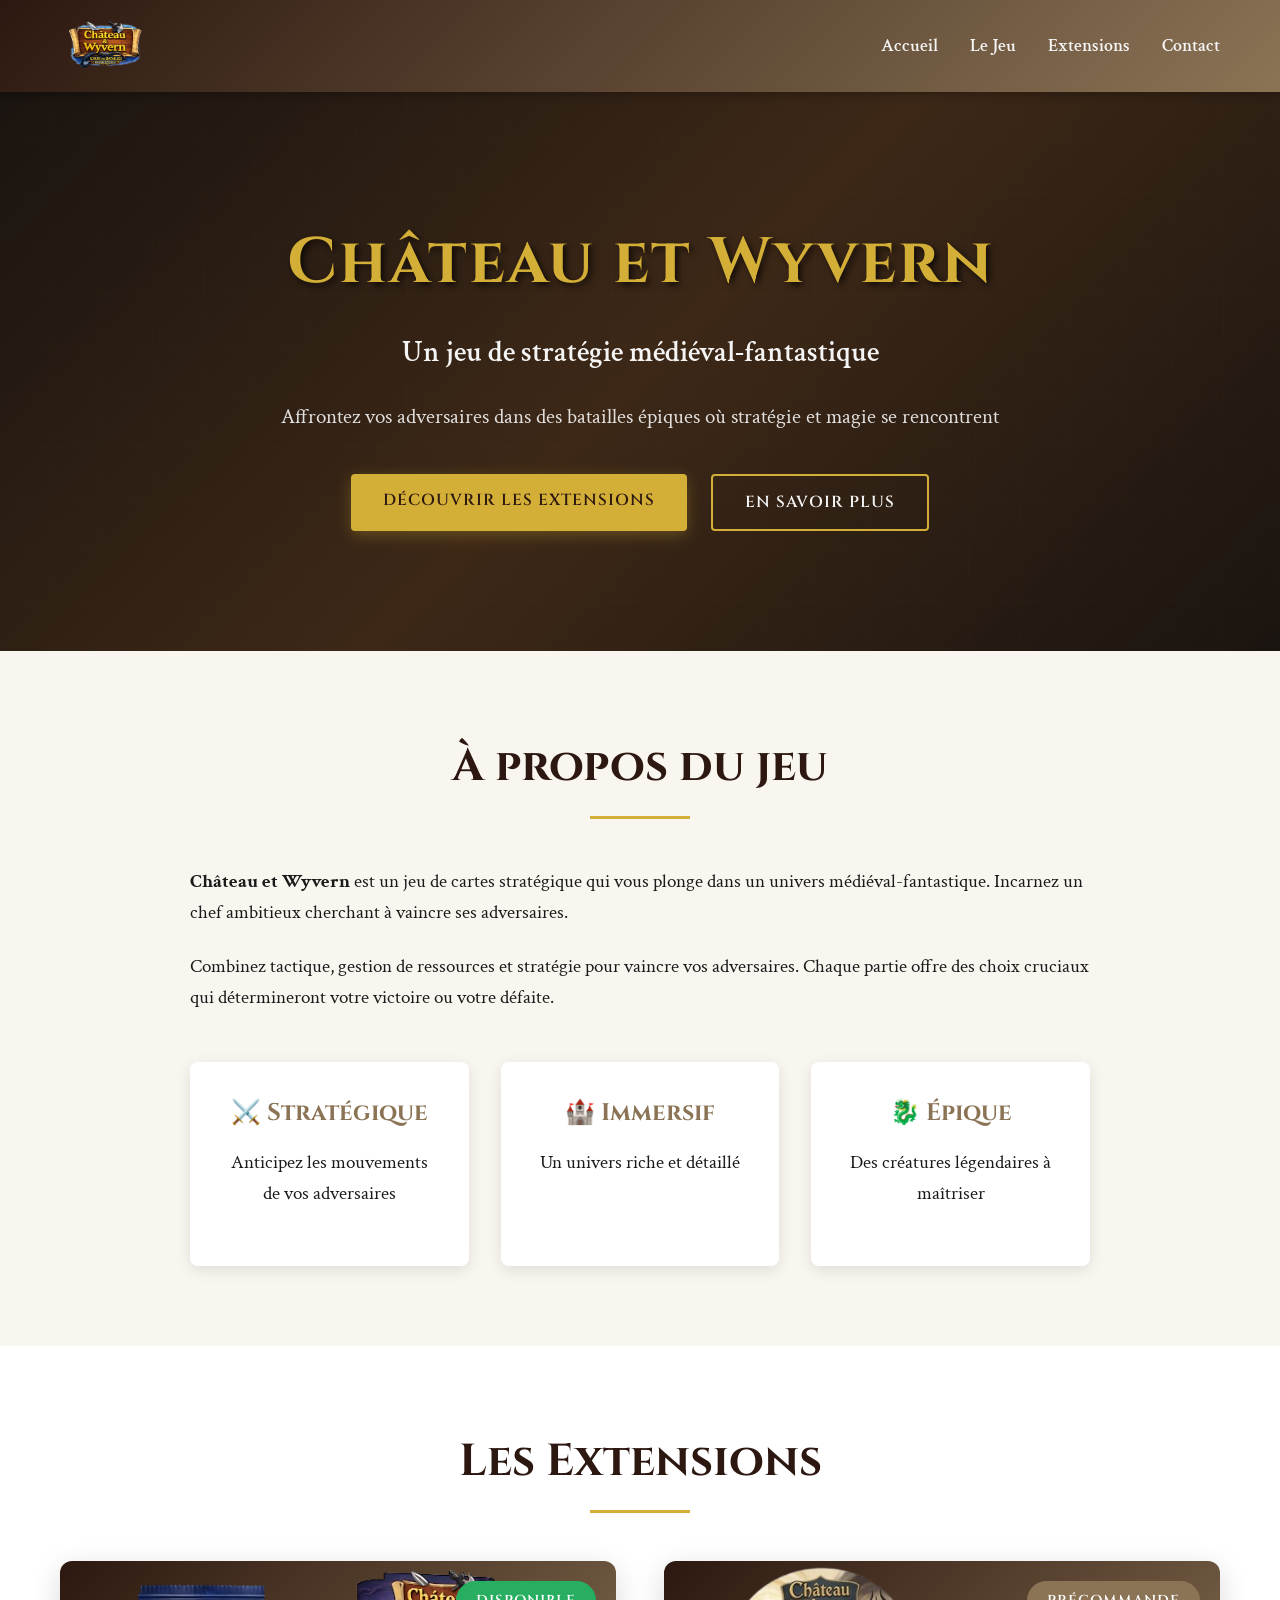
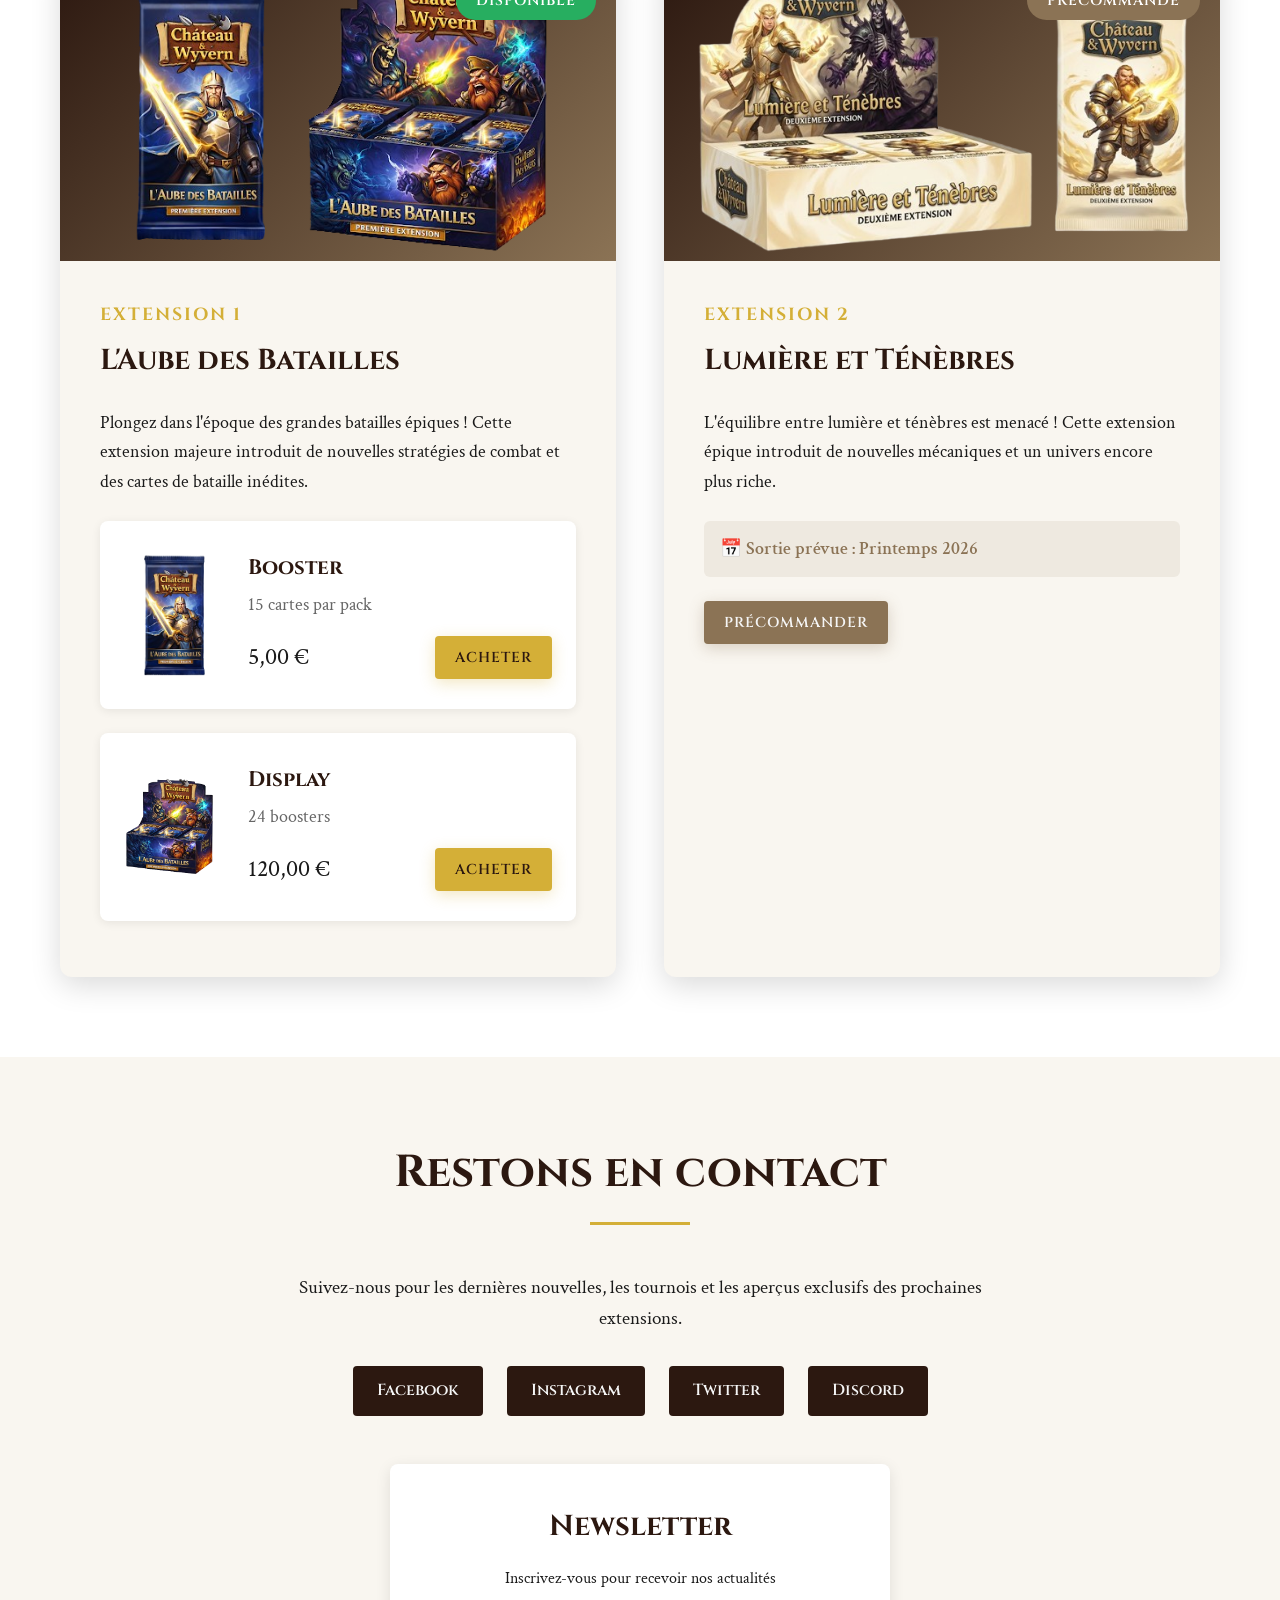
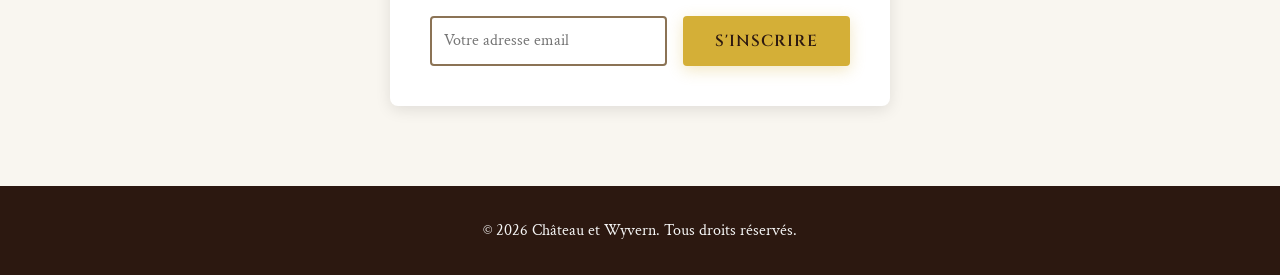
==== index.html @ c813ffb1 ":sparkles: Push sur github" ====
<!DOCTYPE html>
<html lang="fr">
<head>
    <meta charset="UTF-8">
    <meta name="viewport" content="width=device-width, initial-scale=1.0">
    <title>Château et Wyvern - Jeu de Cartes</title>
    <link rel="stylesheet" href="styles.css">
    <link rel="preconnect" href="https://fonts.googleapis.com">
    <link rel="preconnect" href="https://fonts.gstatic.com" crossorigin>
    <link href="https://fonts.googleapis.com/css2?family=Cinzel:wght@400;600;700&family=Crimson+Text:ital,wght@0,400;0,600;1,400&display=swap" rel="stylesheet">
</head>
<body>
    <header>
        <nav>
            <div class="container">
                <div class="logo">
                    <img src="images/logo.png" alt="Château et Wyvern">
                </div>
                <ul class="nav-links">
                    <li><a href="#accueil">Accueil</a></li>
                    <li><a href="#jeu">Le Jeu</a></li>
                    <li><a href="#extensions">Extensions</a></li>
                    <li><a href="#contact">Contact</a></li>
                </ul>
            </div>
        </nav>
    </header>

    <section id="accueil" class="hero">
        <div class="hero-content">
            <h2 class="hero-title">Château et Wyvern</h2>
            <p class="hero-subtitle">Un jeu de stratégie médiéval-fantastique</p>
            <p class="hero-description">Affrontez vos adversaires dans des batailles épiques où stratégie et magie se rencontrent</p>
            <div class="hero-buttons">
                <a href="#extensions" class="btn btn-primary">Découvrir les extensions</a>
                <a href="#jeu" class="btn btn-secondary">En savoir plus</a>
            </div>
        </div>
    </section>

    <section id="jeu" class="about">
        <div class="container">
            <h2 class="section-title">À propos du jeu</h2>
            <div class="about-content">
                <div class="about-text">
                    <p>
                        <strong>Château et Wyvern</strong> est un jeu de cartes stratégique qui vous plonge dans un univers médiéval-fantastique. 
                        Incarnez un chef ambitieux cherchant à vaincre ses adversaires.
                    </p>
                    <p>
                        Combinez tactique, gestion de ressources et stratégie pour vaincre vos adversaires. 
                        Chaque partie offre des choix cruciaux qui détermineront votre victoire ou votre défaite.
                    </p>
                    <div class="game-features">
                        <div class="feature">
                            <h3>⚔️ Stratégique</h3>
                            <p>Anticipez les mouvements de vos adversaires</p>
                        </div>
                        <div class="feature">
                            <h3>🏰 Immersif</h3>
                            <p>Un univers riche et détaillé</p>
                        </div>
                        <div class="feature">
                            <h3>🐉 Épique</h3>
                            <p>Des créatures légendaires à maîtriser</p>
                        </div>
                    </div>
                </div>
            </div>
        </div>
    </section>

    <section id="extensions" class="extensions">
        <div class="container">
            <h2 class="section-title">Les Extensions</h2>
            
            <div class="extensions-grid">
                <!-- Extension 1 - En vente -->
                <div class="extension-card available">
                    <div class="extension-badge sale">Disponible</div>
                    <div class="extension-image">
                        <img src="images/extention_1.png" alt="Booster L'Aube des Batailles">
                    </div>
                    <div class="extension-content">
                        <h3>Extension 1</h3>
                        <h4>L'Aube des Batailles</h4>
                        <p>
                            Plongez dans l'époque des grandes batailles épiques ! Cette extension majeure 
                            introduit de nouvelles stratégies de combat et des cartes de bataille inédites.
                        </p>
                        <div class="products">
                            <div class="product-option">
                                <img src="images/booster.png" alt="Booster" class="product-thumb">
                                <div class="product-info">
                                    <h5>Booster</h5>
                                    <p class="product-desc">15 cartes par pack</p>
                                    <div class="product-footer">
                                        <span class="price">5,00 €</span>
                                        <a href="#" class="btn btn-primary btn-small">Acheter</a>
                                    </div>
                                </div>
                            </div>
                            <div class="product-option">
                                <img src="images/display.png" alt="Display" class="product-thumb">
                                <div class="product-info">
                                    <h5>Display</h5>
                                    <p class="product-desc">24 boosters</p>
                                    <div class="product-footer">
                                        <span class="price">120,00 €</span>
                                        <a href="#" class="btn btn-primary btn-small">Acheter</a>
                                    </div>
                                </div>
                            </div>
                        </div>
                    </div>
                </div>

                <!-- Extension 2 - Précommande -->
                <div class="extension-card preorder">
                    <div class="extension-badge preorder-badge">Précommande</div>
                    <div class="extension-image">
                        <img src="images/extention_2.png" alt="Extension 2 Lumière et Ténèbres">
                    </div>
                    <div class="extension-content">
                        <h3>Extension 2</h3>
                        <h4>Lumière et Ténèbres</h4>
                        <p>
                            L'équilibre entre lumière et ténèbres est menacé ! Cette extension épique 
                            introduit de nouvelles mécaniques et un univers encore plus riche.
                        </p>
                        <p class="release-info">📅 Sortie prévue : Printemps 2026</p>
                        <a href="#" class="btn btn-preorder btn-small">Précommander</a>
                        </div>
                    </div>
                </div>
            </div>
        </div>
    </section>

    <section id="contact" class="contact">
        <div class="container">
            <h2 class="section-title">Restons en contact</h2>
            <p class="contact-text">
                Suivez-nous pour les dernières nouvelles, les tournois et les aperçus exclusifs des prochaines extensions.
            </p>
            <div class="social-links">
                <a href="#" class="social-link">Facebook</a>
                <a href="#" class="social-link">Instagram</a>
                <a href="#" class="social-link">Twitter</a>
                <a href="#" class="social-link">Discord</a>
            </div>
            <form class="newsletter">
                <h3>Newsletter</h3>
                <p>Inscrivez-vous pour recevoir nos actualités</p>
                <div class="form-group">
                    <input type="email" placeholder="Votre adresse email" required>
                    <button type="submit" class="btn btn-primary">S'inscrire</button>
                </div>
            </form>
        </div>
    </section>

    <footer>
        <div class="container">
            <p>&copy; 2026 Château et Wyvern. Tous droits réservés.</p>
        </div>
    </footer>

    <script src="script.js"></script>
</body>
</html>
---- styles.css ----
* {
    margin: 0;
    padding: 0;
    box-sizing: border-box;
}

:root {
    --primary-color: #8b7355;
    --secondary-color: #2c1810;
    --accent-color: #d4af37;
    --text-dark: #1a1a1a;
    --text-light: #f5f5f5;
    --bg-light: #f9f6f0;
    --bg-dark: #1a1410;
    --shadow: rgba(0, 0, 0, 0.3);
}

body {
    font-family: 'Crimson Text', serif;
    color: var(--text-dark);
    line-height: 1.6;
    overflow-x: hidden;
}

.container {
    max-width: 1200px;
    margin: 0 auto;
    padding: 0 20px;
}

/* Header & Navigation */
header {
    background: linear-gradient(135deg, var(--secondary-color) 0%, var(--primary-color) 100%);
    box-shadow: 0 2px 10px var(--shadow);
    position: sticky;
    top: 0;
    z-index: 1000;
}

nav .container {
    display: flex;
    justify-content: space-between;
    align-items: center;
    padding: 1rem 20px;
}

.logo {
    font-family: 'Cinzel', serif;
    font-size: 1.8rem;
    font-weight: 700;
    color: var(--accent-color);
    text-shadow: 2px 2px 4px rgba(0, 0, 0, 0.5);
}

.logo img {
    height: 60px;
    width: auto;
    display: block;
}

.nav-links {
    display: flex;
    list-style: none;
    gap: 2rem;
}

.nav-links a {
    color: var(--text-light);
    text-decoration: none;
    font-size: 1.1rem;
    font-weight: 600;
    transition: color 0.3s ease;
    position: relative;
}

.nav-links a::after {
    content: '';
    position: absolute;
    bottom: -5px;
    left: 0;
    width: 0;
    height: 2px;
    background: var(--accent-color);
    transition: width 0.3s ease;
}

.nav-links a:hover {
    color: var(--accent-color);
}

.nav-links a:hover::after {
    width: 100%;
}

/* Hero Section */
.hero {
    background: linear-gradient(135deg, #1a1410 0%, #3d2817 50%, #1a1410 100%);
    color: var(--text-light);
    padding: 120px 20px;
    text-align: center;
    position: relative;
    overflow: hidden;
}

.hero::before {
    content: '';
    position: absolute;
    top: 0;
    left: 0;
    right: 0;
    bottom: 0;
    background-image: 
        repeating-linear-gradient(90deg, transparent, transparent 50px, rgba(212, 175, 55, 0.03) 50px, rgba(212, 175, 55, 0.03) 51px),
        repeating-linear-gradient(0deg, transparent, transparent 50px, rgba(212, 175, 55, 0.03) 50px, rgba(212, 175, 55, 0.03) 51px);
    opacity: 0.5;
}

.hero-content {
    position: relative;
    z-index: 1;
    max-width: 800px;
    margin: 0 auto;
}

.hero-title {
    font-family: 'Cinzel', serif;
    font-size: 4rem;
    font-weight: 700;
    color: var(--accent-color);
    margin-bottom: 1rem;
    text-shadow: 3px 3px 6px rgba(0, 0, 0, 0.7);
    letter-spacing: 2px;
}

.hero-subtitle {
    font-size: 1.8rem;
    font-weight: 600;
    margin-bottom: 1.5rem;
    color: var(--text-light);
}

.hero-description {
    font-size: 1.3rem;
    margin-bottom: 2.5rem;
    color: rgba(245, 245, 245, 0.9);
}

.hero-buttons {
    display: flex;
    gap: 1.5rem;
    justify-content: center;
    flex-wrap: wrap;
}

/* Buttons */
.btn {
    display: inline-block;
    padding: 14px 32px;
    font-family: 'Cinzel', serif;
    font-size: 1rem;
    font-weight: 600;
    text-decoration: none;
    border: none;
    border-radius: 4px;
    cursor: pointer;
    transition: all 0.3s ease;
    text-transform: uppercase;
    letter-spacing: 1px;
}

.btn-primary {
    background: var(--accent-color);
    color: var(--secondary-color);
    box-shadow: 0 4px 15px rgba(212, 175, 55, 0.3);
}

.btn-primary:hover {
    background: #f0c75e;
    transform: translateY(-2px);
    box-shadow: 0 6px 20px rgba(212, 175, 55, 0.4);
}

.btn-secondary {
    background: transparent;
    color: var(--text-light);
    border: 2px solid var(--accent-color);
}

.btn-secondary:hover {
    background: var(--accent-color);
    color: var(--secondary-color);
    transform: translateY(-2px);
}

.btn-preorder {
    background: var(--primary-color);
    color: var(--text-light);
    box-shadow: 0 4px 15px rgba(139, 115, 85, 0.3);
}

.btn-preorder:hover {
    background: #a08668;
    transform: translateY(-2px);
    box-shadow: 0 6px 20px rgba(139, 115, 85, 0.4);
}

/* Sections */
section {
    padding: 80px 20px;
}

.section-title {
    font-family: 'Cinzel', serif;
    font-size: 2.8rem;
    text-align: center;
    margin-bottom: 3rem;
    color: var(--secondary-color);
    position: relative;
    padding-bottom: 1rem;
}

.section-title::after {
    content: '';
    position: absolute;
    bottom: 0;
    left: 50%;
    transform: translateX(-50%);
    width: 100px;
    height: 3px;
    background: var(--accent-color);
}

/* About Section */
.about {
    background: var(--bg-light);
}

.about-text {
    max-width: 900px;
    margin: 0 auto;
    font-size: 1.2rem;
}

.about-text p {
    margin-bottom: 1.5rem;
}

.game-features {
    display: grid;
    grid-template-columns: repeat(auto-fit, minmax(250px, 1fr));
    gap: 2rem;
    margin-top: 3rem;
}

.feature {
    text-align: center;
    padding: 2rem;
    background: white;
    border-radius: 8px;
    box-shadow: 0 4px 15px rgba(0, 0, 0, 0.1);
    transition: transform 0.3s ease;
}

.feature:hover {
    transform: translateY(-5px);
}

.feature h3 {
    font-family: 'Cinzel', serif;
    font-size: 1.5rem;
    margin-bottom: 1rem;
    color: var(--primary-color);
}

/* Extensions Section */
.extensions {
    background: white;
}

.extensions-grid {
    display: grid;
    grid-template-columns: repeat(auto-fit, minmax(450px, 1fr));
    gap: 3rem;
    margin-top: 2rem;
}

.extension-card {
    background: var(--bg-light);
    border-radius: 12px;
    overflow: hidden;
    box-shadow: 0 8px 30px rgba(0, 0, 0, 0.15);
    position: relative;
    transition: transform 0.3s ease, box-shadow 0.3s ease;
}

.extension-card:hover {
    transform: translateY(-10px);
    box-shadow: 0 12px 40px rgba(0, 0, 0, 0.25);
}

.extension-image {
    width: 100%;
    height: 300px;
    overflow: hidden;
    display: flex;
    align-items: center;
    justify-content: center;
    background: linear-gradient(135deg, var(--secondary-color) 0%, var(--primary-color) 100%);
}

.extension-image img {
    width: 100%;
    height: 100%;
    object-fit: contain;
}

.extension-badge {
    position: absolute;
    top: 20px;
    right: 20px;
    padding: 8px 20px;
    border-radius: 20px;
    font-family: 'Cinzel', serif;
    font-weight: 600;
    font-size: 0.9rem;
    text-transform: uppercase;
    letter-spacing: 1px;
    z-index: 10;
}

.extension-badge.sale {
    background: #27ae60;
    color: white;
}

.extension-badge.preorder-badge {
    background: var(--primary-color);
    color: white;
}

.extension-content {
    padding: 2.5rem;
}

.extension-card h3 {
    font-family: 'Cinzel', serif;
    font-size: 1.1rem;
    color: var(--accent-color);
    margin-bottom: 0.5rem;
    text-transform: uppercase;
    letter-spacing: 2px;
}

.extension-card h4 {
    font-family: 'Cinzel', serif;
    font-size: 1.8rem;
    color: var(--secondary-color);
    margin-bottom: 1.5rem;
}

.extension-card p {
    font-size: 1.1rem;
    margin-bottom: 1.5rem;
    line-height: 1.7;
}

.release-info {
    background: rgba(139, 115, 85, 0.1);
    padding: 0.8rem 1rem;
    border-radius: 6px;
    font-weight: 600;
    color: var(--primary-color);
    margin-bottom: 1.5rem !important;
}

.products {
    display: grid;
    gap: 1.5rem;
    margin-bottom: 1rem;
}

.product-option {
    display: flex;
    gap: 1.5rem;
    align-items: center;
    background: white;
    padding: 1.5rem;
    border-radius: 8px;
    box-shadow: 0 2px 10px rgba(0, 0, 0, 0.08);
    transition: transform 0.3s ease, box-shadow 0.3s ease;
}

.product-option:hover {
    transform: translateX(5px);
    box-shadow: 0 4px 15px rgba(0, 0, 0, 0.15);
}

.product-thumb {
    width: 100px;
    height: 140px;
    object-fit: contain;
    border-radius: 6px;
    flex-shrink: 0;
    background: white;
}

.product-info {
    flex: 1;
}

.product-info h5 {
    font-family: 'Cinzel', serif;
    font-size: 1.3rem;
    color: var(--secondary-color);
    margin-bottom: 0.3rem;
}

.product-desc {
    font-size: 0.95rem;
    color: #666;
    margin-bottom: 1rem !important;
}

.product-footer {
    display: flex;
    justify-content: space-between;
    align-items: center;
    gap: 1rem;
}

.product-footer .price {
    font-size: 1.5rem;
}

.btn-small {
    padding: 10px 20px;
    font-size: 0.9rem;
}

.extension-features {
    list-style: none;
    margin-bottom: 2rem;
}

.extension-features li {
    padding: 0.5rem 0;
    font-size: 1.05rem;
    color: var(--text-dark);
}

/* Contact Section */
.contact {
    background: var(--bg-light);
    text-align: center;
}

.contact-text {
    font-size: 1.2rem;
    margin-bottom: 2rem;
    max-width: 700px;
    margin-left: auto;
    margin-right: auto;
}

.social-links {
    display: flex;
    gap: 1.5rem;
    justify-content: center;
    margin-bottom: 3rem;
}

.social-link {
    padding: 12px 24px;
    background: var(--secondary-color);
    color: var(--text-light);
    text-decoration: none;
    border-radius: 4px;
    font-family: 'Cinzel', serif;
    font-weight: 600;
    transition: all 0.3s ease;
}

.social-link:hover {
    background: var(--accent-color);
    color: var(--secondary-color);
    transform: translateY(-2px);
}

.newsletter {
    max-width: 500px;
    margin: 0 auto;
    padding: 2.5rem;
    background: white;
    border-radius: 8px;
    box-shadow: 0 4px 15px rgba(0, 0, 0, 0.1);
}

.newsletter h3 {
    font-family: 'Cinzel', serif;
    font-size: 1.8rem;
    margin-bottom: 1rem;
    color: var(--secondary-color);
}

.form-group {
    display: flex;
    gap: 1rem;
    margin-top: 1.5rem;
}

.form-group input {
    flex: 1;
    padding: 12px;
    border: 2px solid var(--primary-color);
    border-radius: 4px;
    font-size: 1rem;
    font-family: 'Crimson Text', serif;
}

.form-group input:focus {
    outline: none;
    border-color: var(--accent-color);
}

/* Footer */
footer {
    background: var(--secondary-color);
    color: var(--text-light);
    text-align: center;
    padding: 2rem 20px;
}

/* Responsive */
@media (max-width: 768px) {
    .nav-links {
        gap: 1rem;
        font-size: 0.9rem;
    }

    .hero-title {
        font-size: 2.5rem;
    }

    .hero-subtitle {
        font-size: 1.3rem;
    }

    .extensions-grid {
        grid-template-columns: 1fr;
    }

    .product-option {
        flex-direction: column;
        text-align: center;
    }

    .product-footer {
        flex-direction: column;
    }

    .form-group {
        flimg {
        height: 45px;
    }

    .nav-links {
        gap: 0.5rem;
        font-size: 0.8rem;
    }

    .hero-buttons {
        flex-direction: column;
    }

    .social-links {
        flex-wrap: wrap;
    }

    .extension-image {
        height: 200px
        gap: 0.5rem;
    }

    .hero-buttons {
        flex-direction: column;
    }

    .social-links {
        flex-wrap: wrap;
    }
}
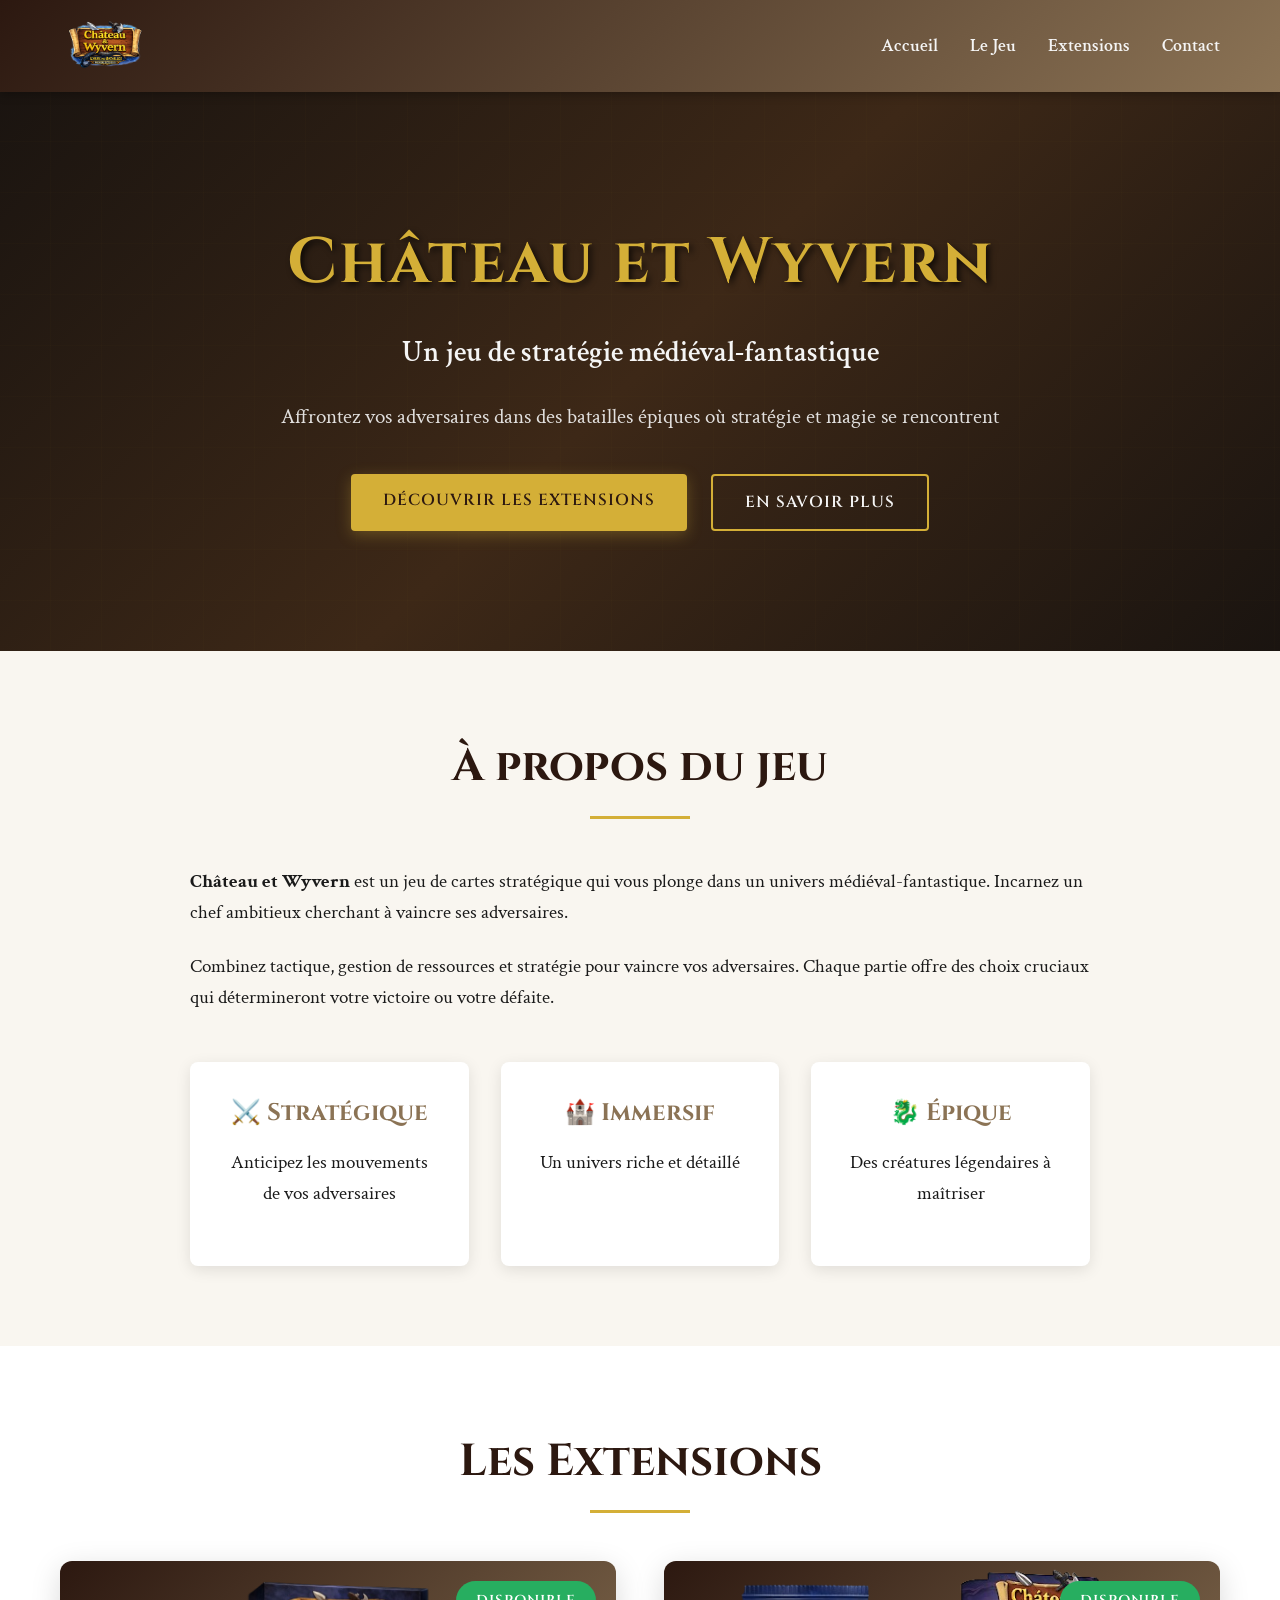
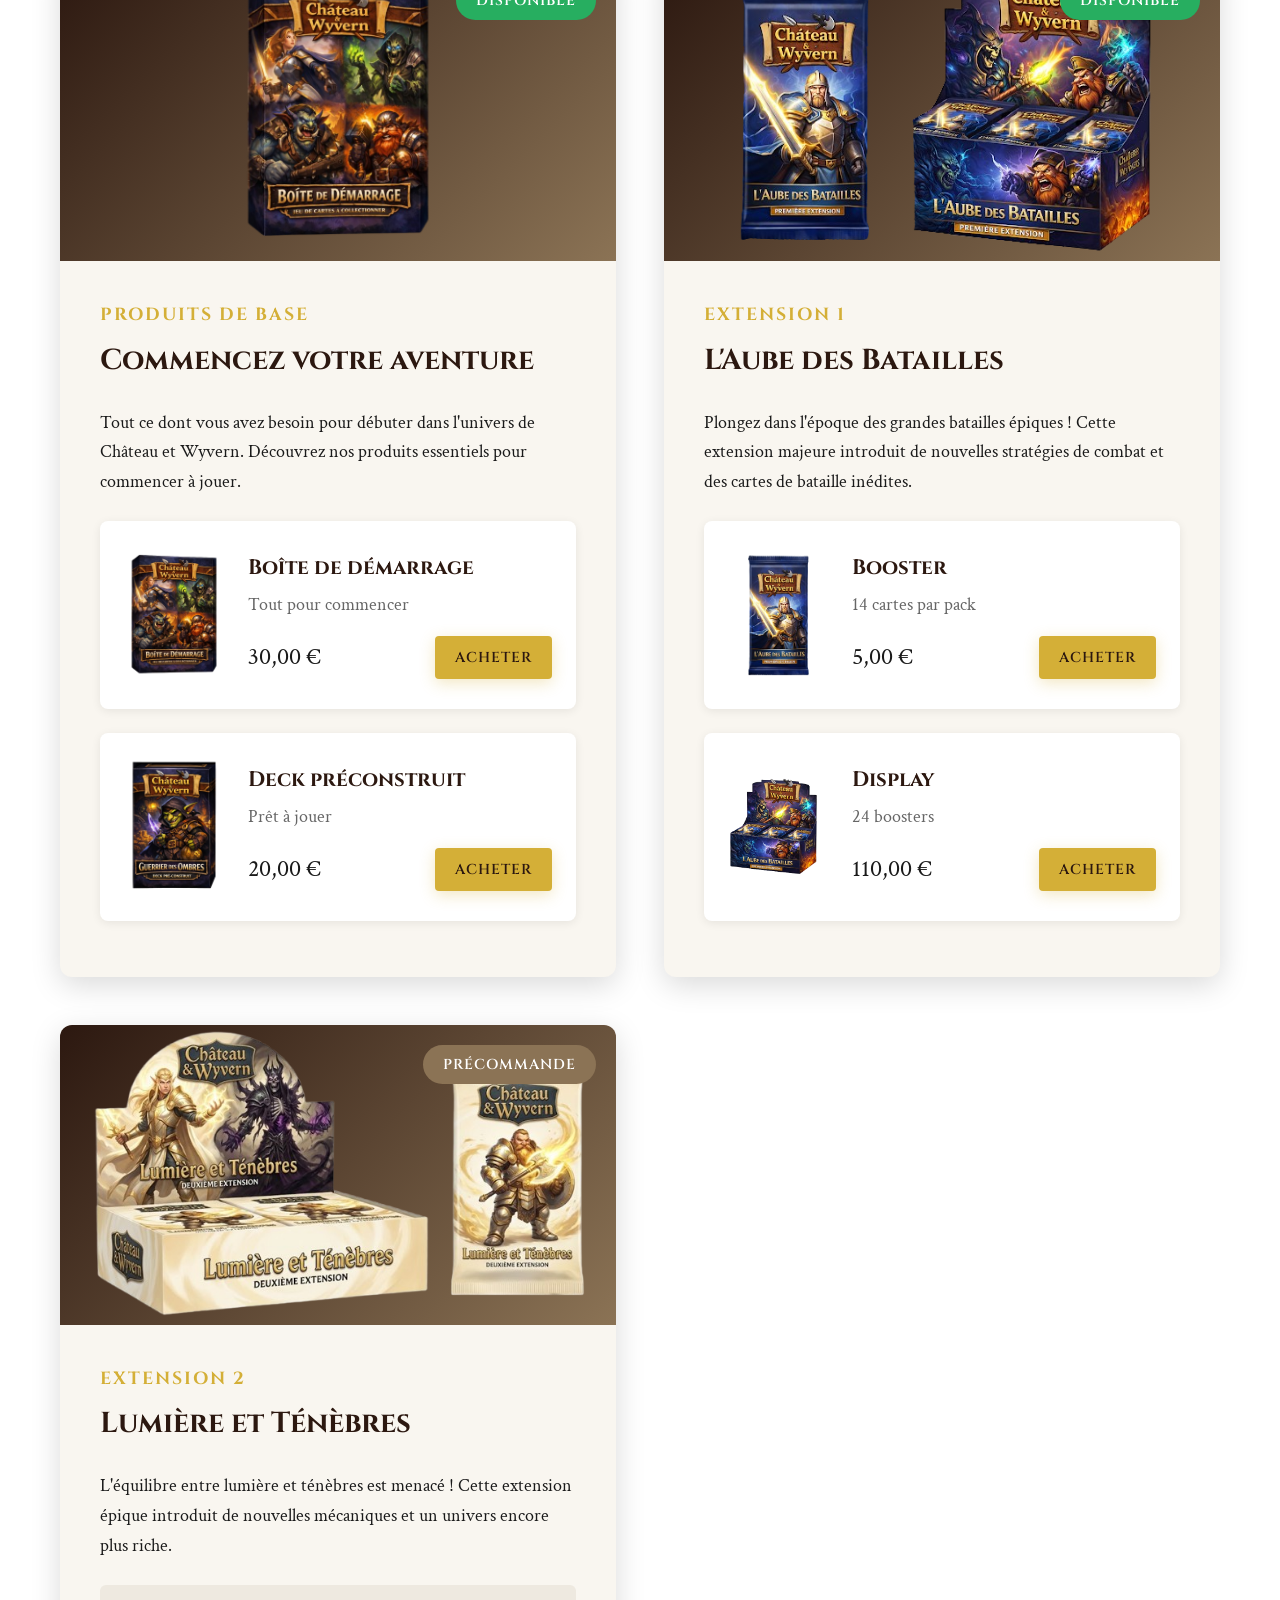
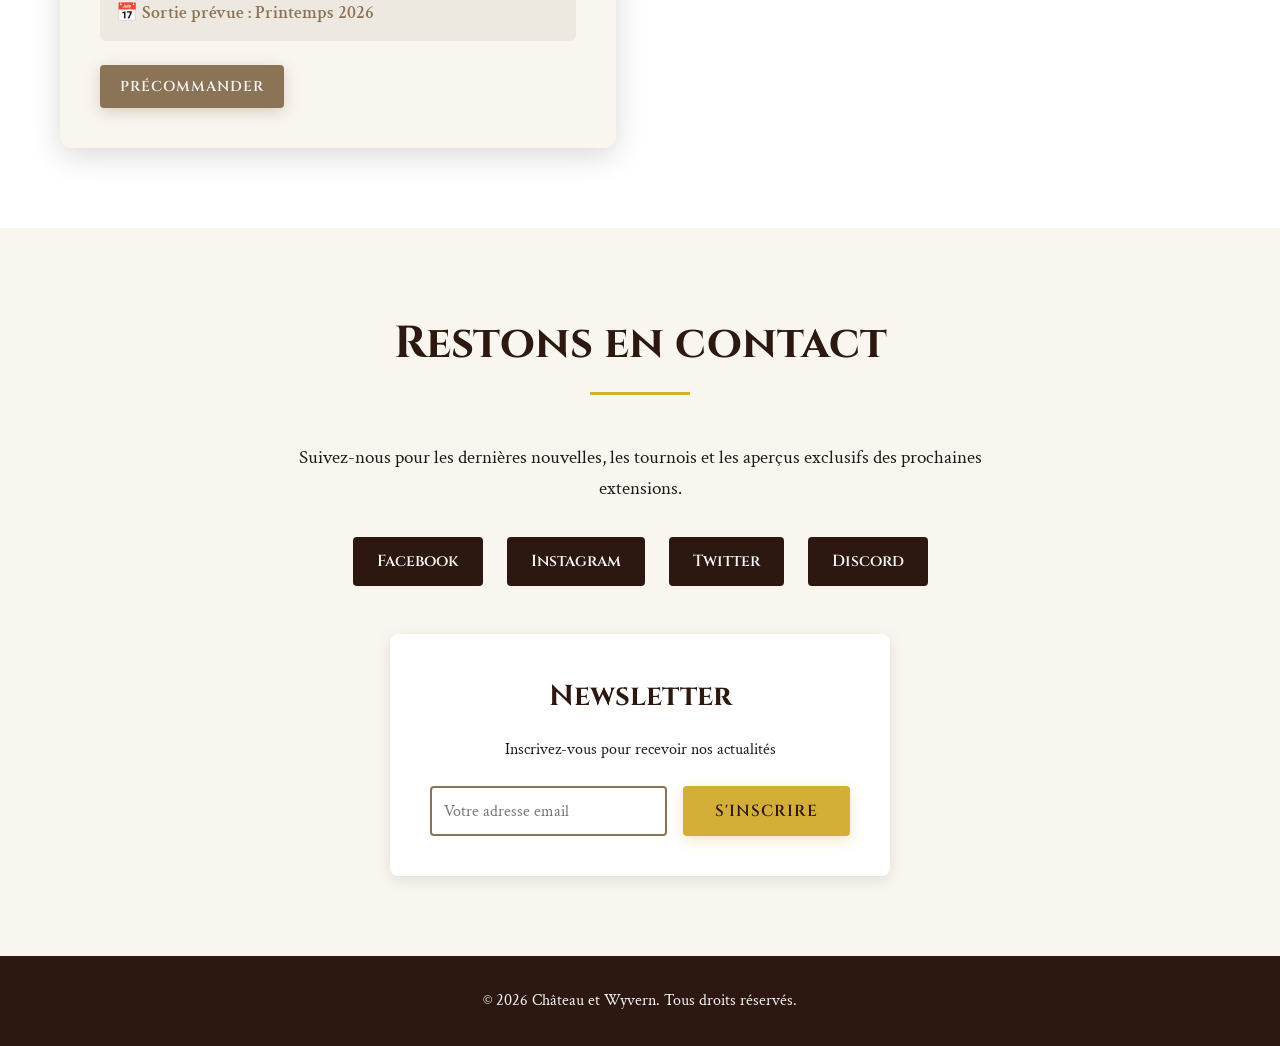
==== commit c25680be: ":sparkles: Ajout du précon et de la boite de base" ====
--- a/index.html
+++ b/index.html
@@ -75,6 +75,46 @@
             <h2 class="section-title">Les Extensions</h2>
             
             <div class="extensions-grid">
+                <!-- Produits de base -->
+                <div class="extension-card available">
+                    <div class="extension-badge sale">Disponible</div>
+                    <div class="extension-image">
+                        <img src="images/boite demarrage.png" alt="Produits de base">
+                    </div>
+                    <div class="extension-content">
+                        <h3>Produits de Base</h3>
+                        <h4>Commencez votre aventure</h4>
+                        <p>
+                            Tout ce dont vous avez besoin pour débuter dans l'univers de Château et Wyvern. 
+                            Découvrez nos produits essentiels pour commencer à jouer.
+                        </p>
+                        <div class="products">
+                            <div class="product-option">
+                                <img src="images/boite demarrage.png" alt="Boîte de démarrage" class="product-thumb">
+                                <div class="product-info">
+                                    <h5>Boîte de démarrage</h5>
+                                    <p class="product-desc">Tout pour commencer</p>
+                                    <div class="product-footer">
+                                        <span class="price">30,00 €</span>
+                                        <a href="#" class="btn btn-primary btn-small">Acheter</a>
+                                    </div>
+                                </div>
+                            </div>
+                            <div class="product-option">
+                                <img src="images/préconstruit.png" alt="Deck préconstruit" class="product-thumb">
+                                <div class="product-info">
+                                    <h5>Deck préconstruit</h5>
+                                    <p class="product-desc">Prêt à jouer</p>
+                                    <div class="product-footer">
+                                        <span class="price">20,00 €</span>
+                                        <a href="#" class="btn btn-primary btn-small">Acheter</a>
+                                    </div>
+                                </div>
+                            </div>
+                        </div>
+                    </div>
+                </div>
+
                 <!-- Extension 1 - En vente -->
                 <div class="extension-card available">
                     <div class="extension-badge sale">Disponible</div>
@@ -93,7 +133,7 @@
                                 <img src="images/booster.png" alt="Booster" class="product-thumb">
                                 <div class="product-info">
                                     <h5>Booster</h5>
-                                    <p class="product-desc">15 cartes par pack</p>
+                                    <p class="product-desc">14 cartes par pack</p>
                                     <div class="product-footer">
                                         <span class="price">5,00 €</span>
                                         <a href="#" class="btn btn-primary btn-small">Acheter</a>
@@ -106,7 +146,7 @@
                                     <h5>Display</h5>
                                     <p class="product-desc">24 boosters</p>
                                     <div class="product-footer">
-                                        <span class="price">120,00 €</span>
+                                        <span class="price">110,00 €</span>
                                         <a href="#" class="btn btn-primary btn-small">Acheter</a>
                                     </div>
                                 </div>
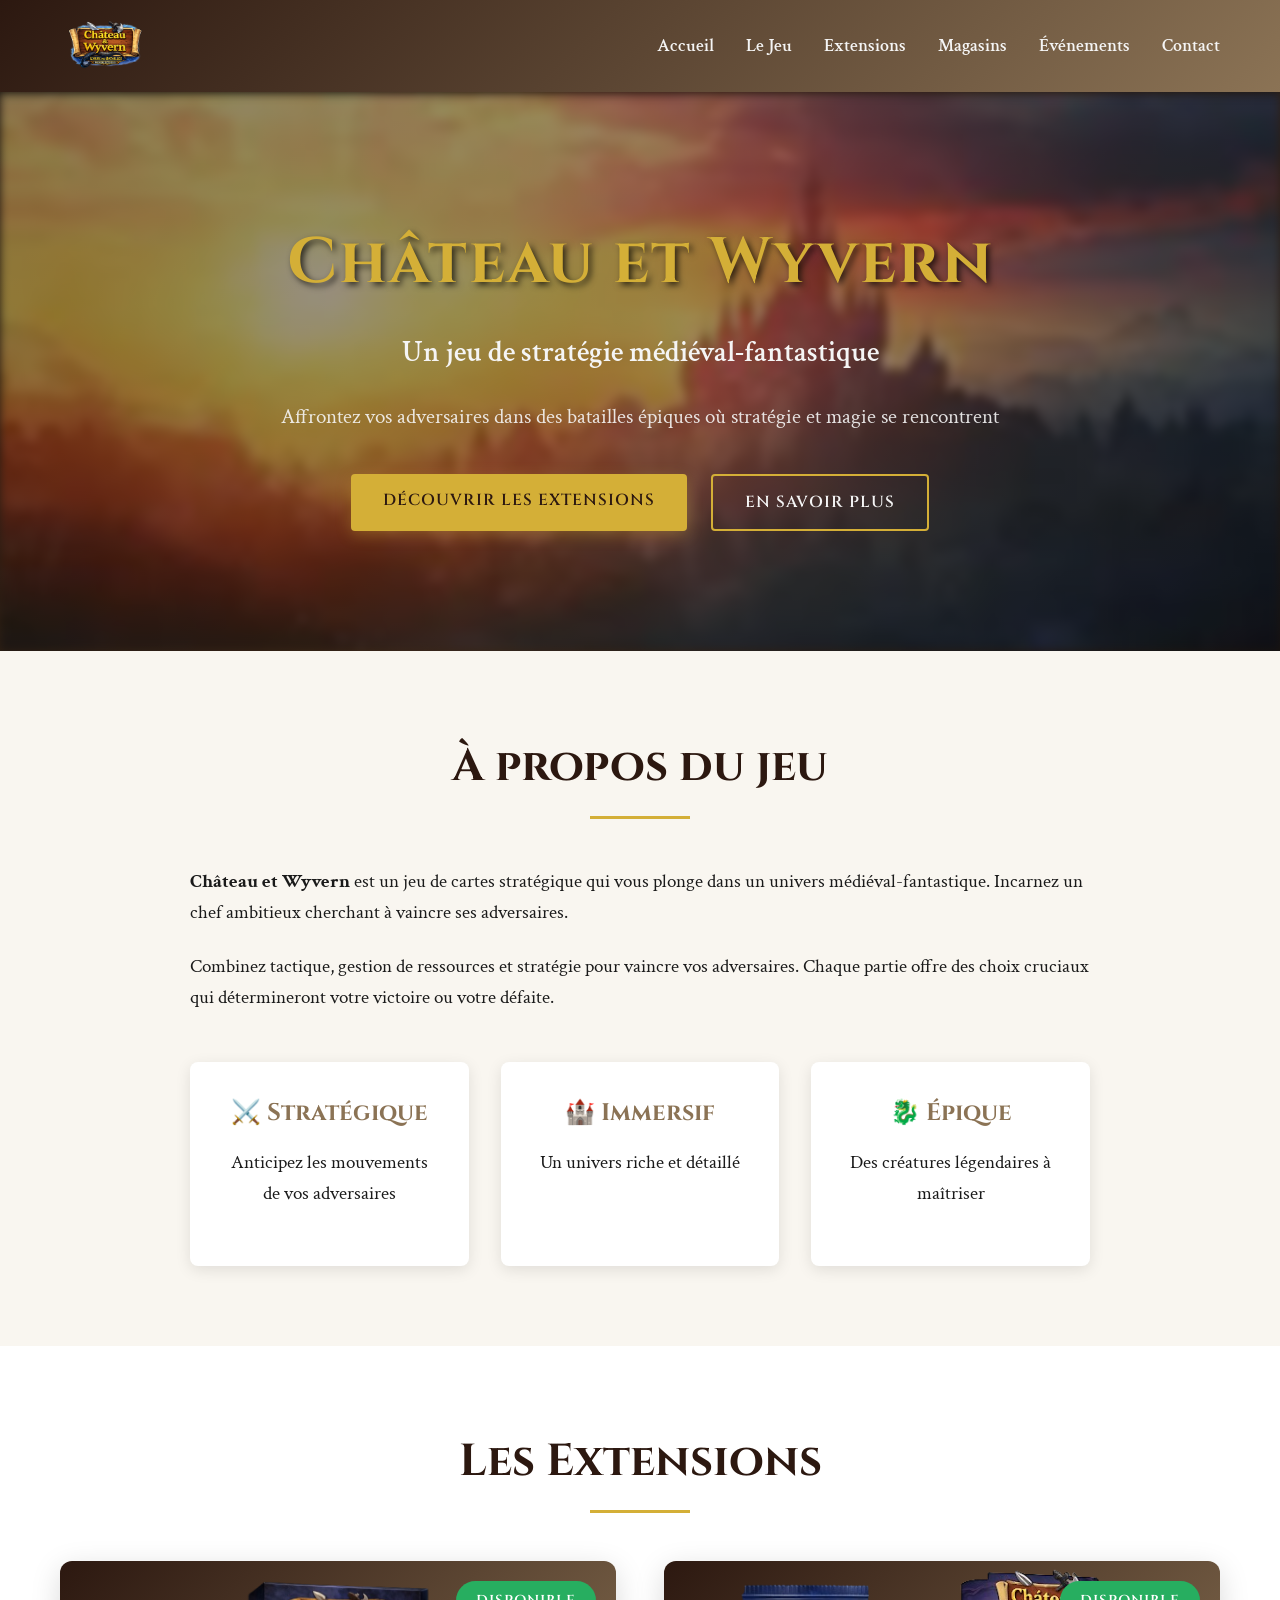
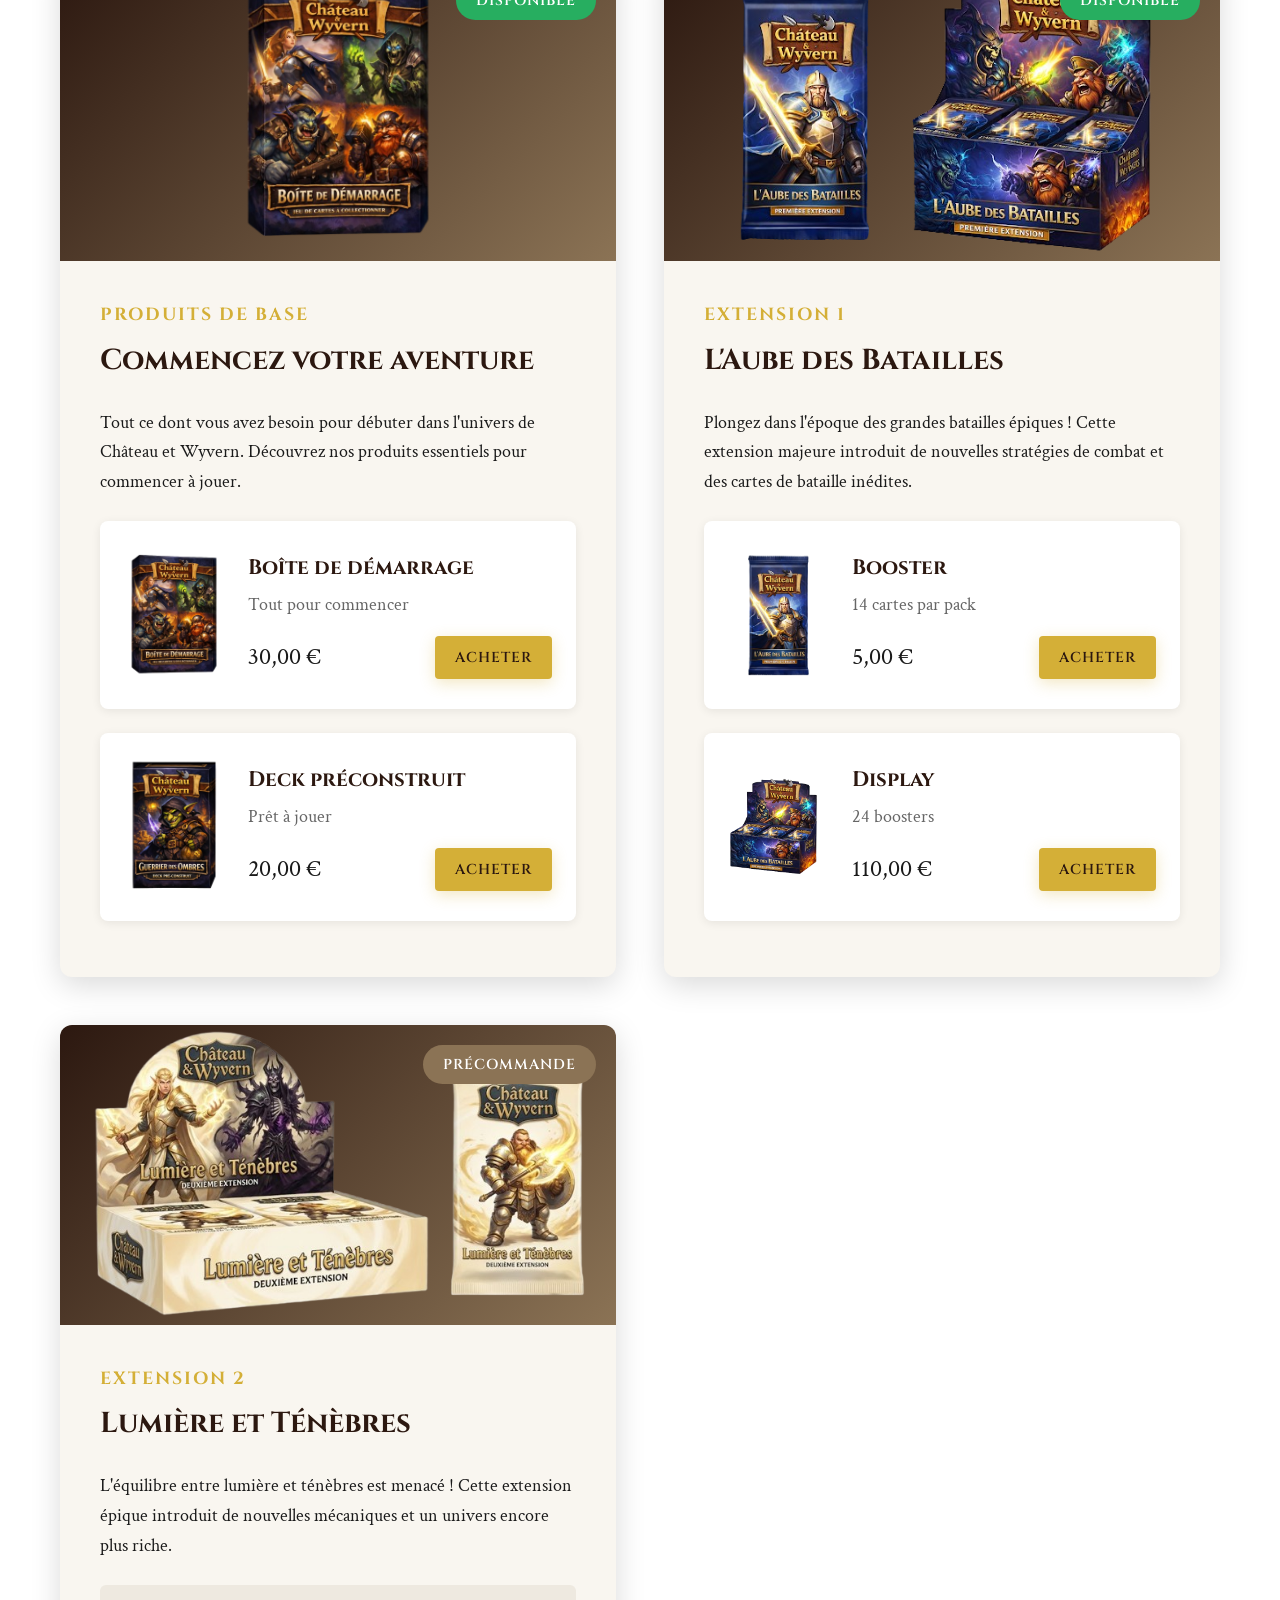
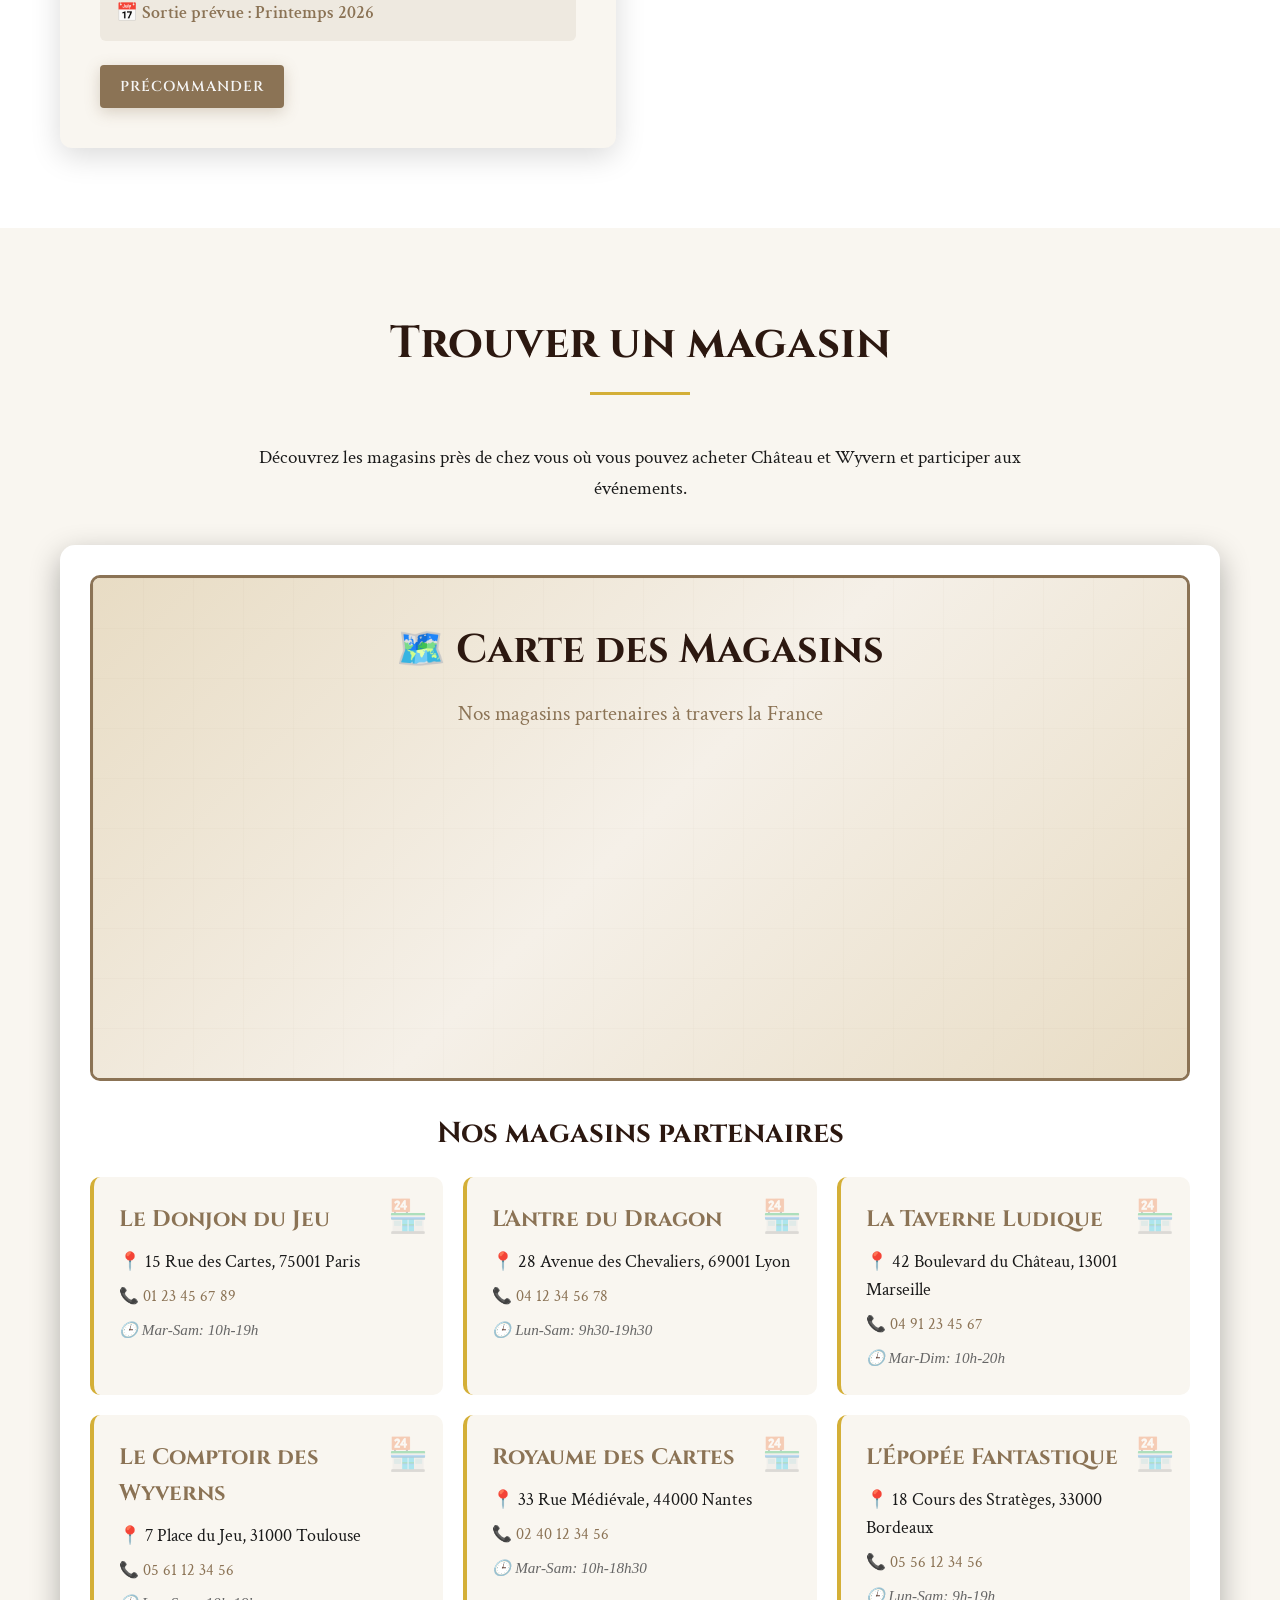
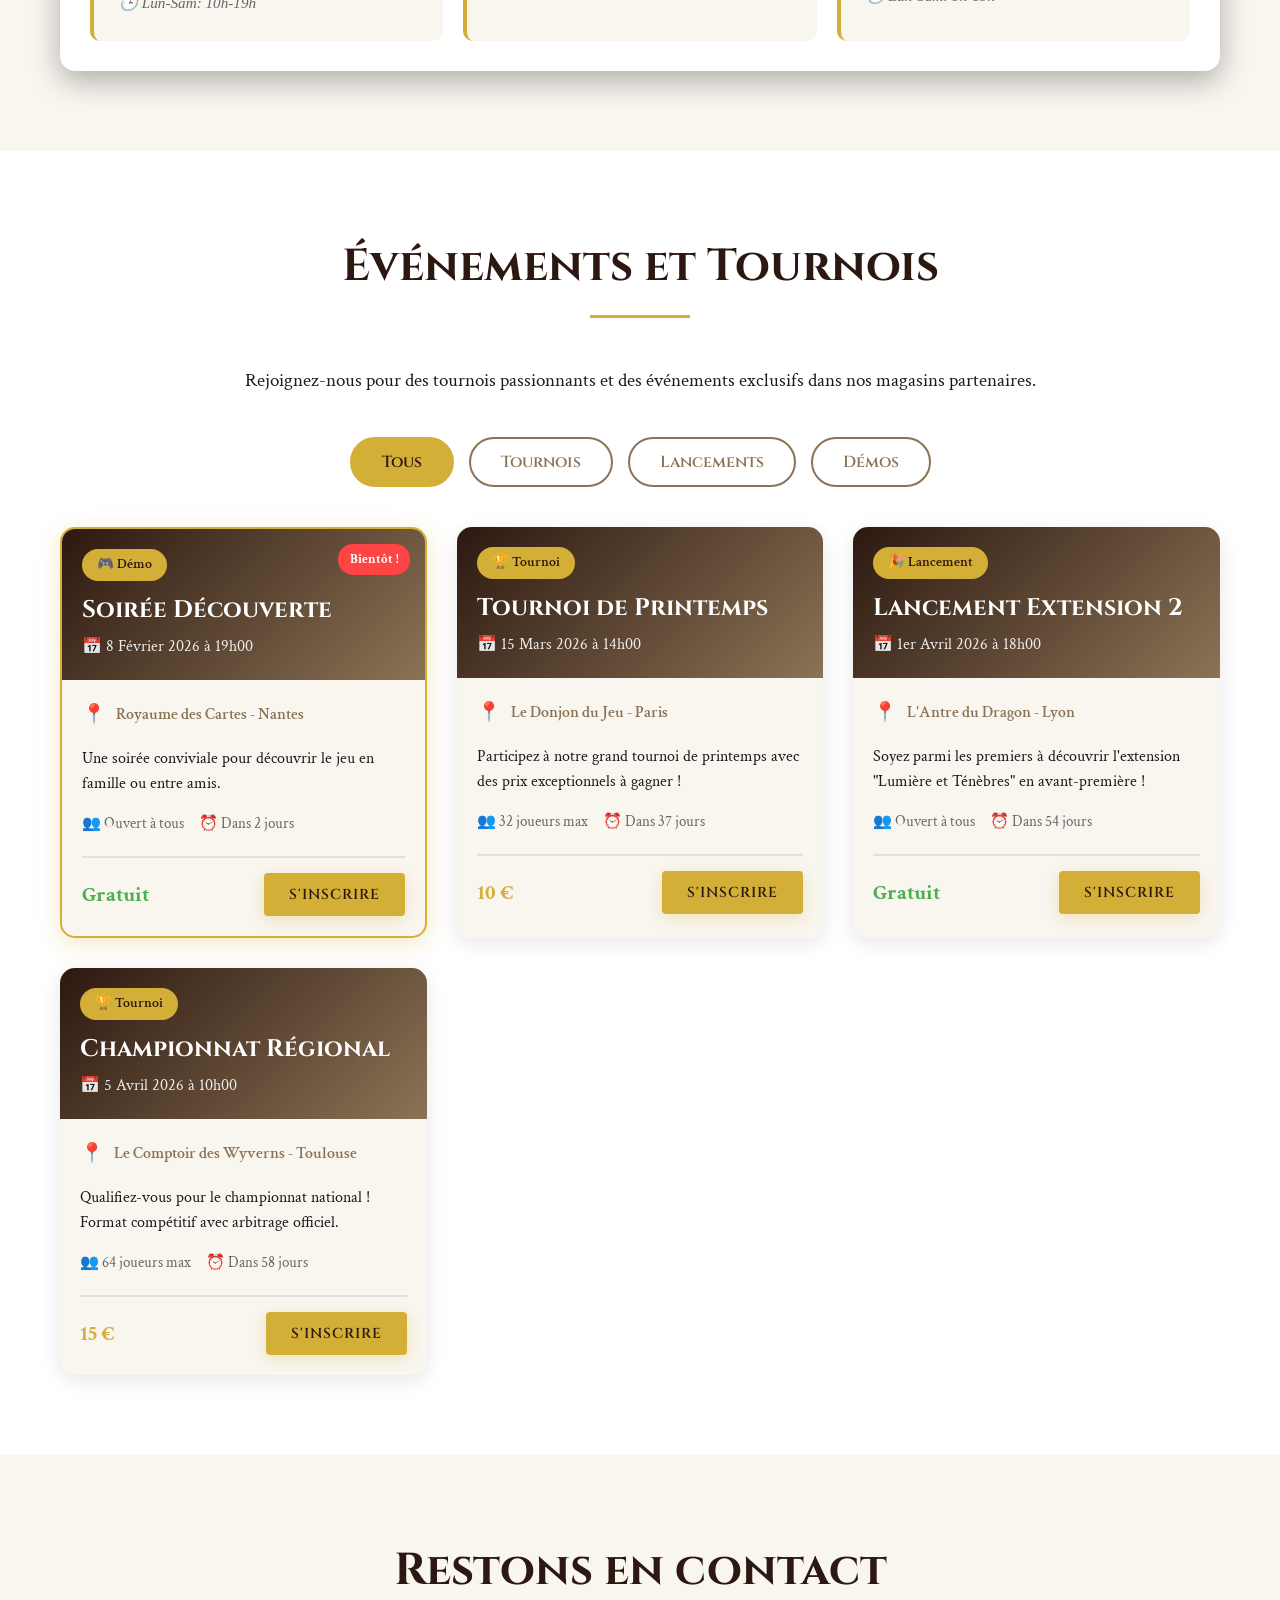
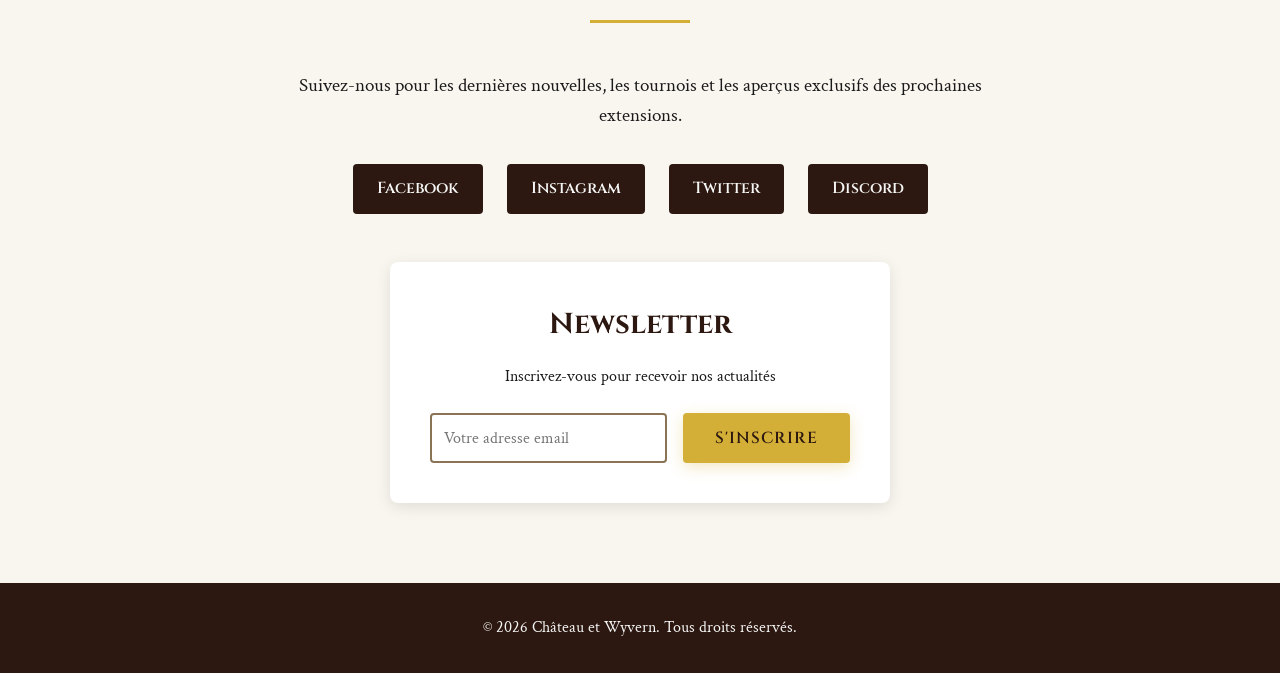
==== commit fc50cf02: ":sparkles: Ajout des evenements et de la carte" ====
--- a/index.html
+++ b/index.html
@@ -20,6 +20,8 @@
                     <li><a href="#accueil">Accueil</a></li>
                     <li><a href="#jeu">Le Jeu</a></li>
                     <li><a href="#extensions">Extensions</a></li>
+                    <li><a href="#magasins">Magasins</a></li>
+                    <li><a href="#evenements">Événements</a></li>
                     <li><a href="#contact">Contact</a></li>
                 </ul>
             </div>
@@ -177,6 +179,168 @@
         </div>
     </section>
 
+    <section id="magasins" class="stores">
+        <div class="container">
+            <h2 class="section-title">Trouver un magasin</h2>
+            <p class="section-description">
+                Découvrez les magasins près de chez vous où vous pouvez acheter Château et Wyvern et participer aux événements.
+            </p>
+            <div class="store-locator">
+                <div class="map-container">
+                    <img src="images/carte-magasins.jpg" alt="Carte des magasins" class="store-map" onerror="this.style.display='none'; this.nextElementSibling.style.display='block';">
+                    <div class="map-placeholder" style="display: none;">
+                        <div class="map-placeholder-content">
+                            <h3>🗺️ Carte des Magasins</h3>
+                            <p>Nos magasins partenaires à travers la France</p>
+                        </div>
+                    </div>
+                </div>
+                <div class="stores-list">
+                    <h3>Nos magasins partenaires</h3>
+                    <div id="stores-results">
+                        <div class="store-card">
+                            <h4>Le Donjon du Jeu</h4>
+                            <p class="store-address">📍 15 Rue des Cartes, 75001 Paris</p>
+                            <p class="store-phone">📞 01 23 45 67 89</p>
+                            <p class="store-hours">🕒 Mar-Sam: 10h-19h</p>
+                        </div>
+                        <div class="store-card">
+                            <h4>L'Antre du Dragon</h4>
+                            <p class="store-address">📍 28 Avenue des Chevaliers, 69001 Lyon</p>
+                            <p class="store-phone">📞 04 12 34 56 78</p>
+                            <p class="store-hours">🕒 Lun-Sam: 9h30-19h30</p>
+                        </div>
+                        <div class="store-card">
+                            <h4>La Taverne Ludique</h4>
+                            <p class="store-address">📍 42 Boulevard du Château, 13001 Marseille</p>
+                            <p class="store-phone">📞 04 91 23 45 67</p>
+                            <p class="store-hours">🕒 Mar-Dim: 10h-20h</p>
+                        </div>
+                        <div class="store-card">
+                            <h4>Le Comptoir des Wyverns</h4>
+                            <p class="store-address">📍 7 Place du Jeu, 31000 Toulouse</p>
+                            <p class="store-phone">📞 05 61 12 34 56</p>
+                            <p class="store-hours">🕒 Lun-Sam: 10h-19h</p>
+                        </div>
+                        <div class="store-card">
+                            <h4>Royaume des Cartes</h4>
+                            <p class="store-address">📍 33 Rue Médiévale, 44000 Nantes</p>
+                            <p class="store-phone">📞 02 40 12 34 56</p>
+                            <p class="store-hours">🕒 Mar-Sam: 10h-18h30</p>
+                        </div>
+                        <div class="store-card">
+                            <h4>L'Épopée Fantastique</h4>
+                            <p class="store-address">📍 18 Cours des Stratèges, 33000 Bordeaux</p>
+                            <p class="store-phone">📞 05 56 12 34 56</p>
+                            <p class="store-hours">🕒 Lun-Sam: 9h-19h</p>
+                        </div>
+                    </div>
+                </div>
+            </div>
+        </div>
+    </section>
+
+    <section id="evenements" class="events">
+        <div class="container">
+            <h2 class="section-title">Événements et Tournois</h2>
+            <p class="section-description">
+                Rejoignez-nous pour des tournois passionnants et des événements exclusifs dans nos magasins partenaires.<br>
+            </p>
+            <div class="events-filter">
+                <button class="filter-btn active" data-filter="all">Tous</button>
+                <button class="filter-btn" data-filter="tournoi">Tournois</button>
+                <button class="filter-btn" data-filter="lancement">Lancements</button>
+                <button class="filter-btn" data-filter="demo">Démos</button>
+            </div>
+            <div class="events-grid" id="events-list">
+                <!-- Événement 1 -->
+                <div class="event-card upcoming" data-type="demo">
+                    <div class="event-header">
+                        <span class="event-type">🎮 Démo</span>
+                        <span class="event-badge">Bientôt !</span>
+                        <h3>Soirée Découverte</h3>
+                        <p class="event-date">📅 8 Février 2026 à 19h00</p>
+                    </div>
+                    <div class="event-body">
+                        <p class="event-location">Royaume des Cartes - Nantes</p>
+                        <p class="event-description">Une soirée conviviale pour découvrir le jeu en famille ou entre amis.</p>
+                        <div class="event-details">
+                            <span class="event-detail">👥 Ouvert à tous</span>
+                            <span class="event-detail">⏰ Dans 2 jours</span>
+                        </div>
+                        <div class="event-footer">
+                            <span class="event-price free">Gratuit</span>
+                            <a href="#" class="btn btn-primary btn-small">S'inscrire</a>
+                        </div>
+                    </div>
+                </div>
+
+                <!-- Événement 2 -->
+                <div class="event-card" data-type="tournoi">
+                    <div class="event-header">
+                        <span class="event-type">🏆 Tournoi</span>
+                        <h3>Tournoi de Printemps</h3>
+                        <p class="event-date">📅 15 Mars 2026 à 14h00</p>
+                    </div>
+                    <div class="event-body">
+                        <p class="event-location">Le Donjon du Jeu - Paris</p>
+                        <p class="event-description">Participez à notre grand tournoi de printemps avec des prix exceptionnels à gagner !</p>
+                        <div class="event-details">
+                            <span class="event-detail">👥 32 joueurs max</span>
+                            <span class="event-detail">⏰ Dans 37 jours</span>
+                        </div>
+                        <div class="event-footer">
+                            <span class="event-price">10 €</span>
+                            <a href="#" class="btn btn-primary btn-small">S'inscrire</a>
+                        </div>
+                    </div>
+                </div>
+
+                <!-- Événement 3 -->
+                <div class="event-card" data-type="lancement">
+                    <div class="event-header">
+                        <span class="event-type">🎉 Lancement</span>
+                        <h3>Lancement Extension 2</h3>
+                        <p class="event-date">📅 1er Avril 2026 à 18h00</p>
+                    </div>
+                    <div class="event-body">
+                        <p class="event-location">L'Antre du Dragon - Lyon</p>
+                        <p class="event-description">Soyez parmi les premiers à découvrir l'extension "Lumière et Ténèbres" en avant-première !</p>
+                        <div class="event-details">
+                            <span class="event-detail">👥 Ouvert à tous</span>
+                            <span class="event-detail">⏰ Dans 54 jours</span>
+                        </div>
+                        <div class="event-footer">
+                            <span class="event-price free">Gratuit</span>
+                            <a href="#" class="btn btn-primary btn-small">S'inscrire</a>
+                        </div>
+                    </div>
+                </div>
+
+                <!-- Événement 4 -->
+                <div class="event-card" data-type="tournoi">
+                    <div class="event-header">
+                        <span class="event-type">🏆 Tournoi</span>
+                        <h3>Championnat Régional</h3>
+                        <p class="event-date">📅 5 Avril 2026 à 10h00</p>
+                    </div>
+                    <div class="event-body">
+                        <p class="event-location">Le Comptoir des Wyverns - Toulouse</p>
+                        <p class="event-description">Qualifiez-vous pour le championnat national ! Format compétitif avec arbitrage officiel.</p>
+                        <div class="event-details">
+                            <span class="event-detail">👥 64 joueurs max</span>
+                            <span class="event-detail">⏰ Dans 58 jours</span>
+                        </div>
+                        <div class="event-footer">
+                            <span class="event-price">15 €</span>
+                            <a href="#" class="btn btn-primary btn-small">S'inscrire</a>
+                        </div>
+                    </div>
+                </div>
+            </div>
+        </div>
+    </section>
+
     <section id="contact" class="contact">
         <div class="container">
             <h2 class="section-title">Restons en contact</h2>
--- a/styles.css
+++ b/styles.css
@@ -559,7 +559,6 @@
     }
 
     .form-group {
-        flimg {
         height: 45px;
     }
 
@@ -577,7 +576,7 @@
     }
 
     .extension-image {
-        height: 200px
+        height: 200px;
         gap: 0.5rem;
     }
 
@@ -589,3 +588,381 @@
         flex-wrap: wrap;
     }
 }
+
+/* Image de fond floue pour la section accueil */
+#accueil {
+    position: relative;
+}
+
+#accueil::before {
+    content: '';
+    position: absolute;
+    top: 0;
+    left: 0;
+    width: 100%;
+    height: 100%;
+    background: url('images/paysage.jpg') no-repeat center center/cover;
+    filter: blur(5px);
+    z-index: 0;
+}
+
+#accueil .hero-content {
+    position: relative;
+    z-index: 2;
+}
+
+/* Store Locator Section */
+.stores {
+    background: var(--bg-light);
+    padding: 80px 20px;
+}
+
+.section-description {
+    text-align: center;
+    font-size: 1.2rem;
+    color: var(--text-dark);
+    max-width: 800px;
+    margin: 0 auto 40px;
+}
+
+.store-locator {
+    background: white;
+    border-radius: 15px;
+    padding: 30px;
+    box-shadow: 0 10px 30px var(--shadow);
+}
+
+.map-container {
+    width: 100%;
+    margin-bottom: 30px;
+    border-radius: 10px;
+    overflow: hidden;
+    border: 3px solid var(--primary-color);
+    position: relative;
+}
+
+.store-map {
+    width: 100%;
+    height: 500px;
+    object-fit: cover;
+    display: block;
+}
+
+.map-placeholder {
+    width: 100%;
+    height: 500px;
+    background: linear-gradient(135deg, #e8dcc4 0%, #f5f0e8 50%, #e8dcc4 100%);
+    display: flex;
+    align-items: center;
+    justify-content: center;
+    position: relative;
+}
+
+.map-placeholder::before {
+    content: '';
+    position: absolute;
+    top: 0;
+    left: 0;
+    right: 0;
+    bottom: 0;
+    background-image: 
+        linear-gradient(90deg, rgba(139, 115, 85, 0.1) 1px, transparent 1px),
+        linear-gradient(rgba(139, 115, 85, 0.1) 1px, transparent 1px);
+    background-size: 50px 50px;
+    opacity: 0.3;
+}
+
+.map-placeholder-content {
+    text-align: center;
+    z-index: 1;
+    padding: 40px;
+}
+
+.map-placeholder-content h3 {
+    font-family: 'Cinzel', serif;
+    font-size: 2.5rem;
+    color: var(--secondary-color);
+    margin-bottom: 15px;
+}
+
+.map-placeholder-content p {
+    font-size: 1.3rem;
+    color: var(--primary-color);
+}
+
+.stores-list {
+    margin-top: 30px;
+}
+
+.stores-list h3 {
+    font-family: 'Cinzel', serif;
+    color: var(--secondary-color);
+    font-size: 1.8rem;
+    margin-bottom: 20px;
+    text-align: center;
+}
+
+#stores-results {
+    display: grid;
+    grid-template-columns: repeat(auto-fit, minmax(300px, 1fr));
+    gap: 20px;
+}
+
+.store-card {
+    background: var(--bg-light);
+    padding: 25px;
+    border-radius: 10px;
+    border-left: 4px solid var(--accent-color);
+    transition: transform 0.3s ease, box-shadow 0.3s ease;
+    position: relative;
+}
+
+.store-card::before {
+    content: '🏪';
+    position: absolute;
+    top: 15px;
+    right: 15px;
+    font-size: 2rem;
+    opacity: 0.3;
+}
+
+.store-card:hover {
+    transform: translateX(5px);
+    box-shadow: 0 5px 15px var(--shadow);
+}
+
+.store-card h4 {
+    font-family: 'Cinzel', serif;
+    color: var(--primary-color);
+    font-size: 1.4rem;
+    margin-bottom: 10px;
+}
+
+.store-card .store-address {
+    color: var(--text-dark);
+    margin-bottom: 8px;
+    font-size: 1.1rem;
+}
+
+.store-card .store-phone {
+    color: var(--primary-color);
+    margin-top: 5px;
+    font-size: 1rem;
+}
+
+.store-card .store-hours {
+    color: #666;
+    margin-top: 8px;
+    font-size: 0.95rem;
+    font-style: italic;
+}
+
+.no-results {
+    text-align: center;
+    color: #666;
+    padding: 40px;
+    font-style: italic;
+}
+
+/* Events Section */
+.events {
+    background: white;
+    padding: 80px 20px;
+}
+
+.events-filter {
+    display: flex;
+    justify-content: center;
+    gap: 15px;
+    margin-bottom: 40px;
+    flex-wrap: wrap;
+}
+
+.filter-btn {
+    padding: 12px 30px;
+    background: white;
+    border: 2px solid var(--primary-color);
+    color: var(--primary-color);
+    border-radius: 25px;
+    font-family: 'Cinzel', serif;
+    font-size: 1rem;
+    font-weight: 600;
+    cursor: pointer;
+    transition: all 0.3s ease;
+}
+
+.filter-btn:hover {
+    background: var(--primary-color);
+    color: white;
+}
+
+.filter-btn.active {
+    background: var(--accent-color);
+    border-color: var(--accent-color);
+    color: var(--secondary-color);
+}
+
+.events-grid {
+    display: grid;
+    grid-template-columns: repeat(auto-fill, minmax(350px, 1fr));
+    gap: 30px;
+}
+
+.event-card {
+    background: var(--bg-light);
+    border-radius: 15px;
+    overflow: hidden;
+    box-shadow: 0 5px 20px rgba(0, 0, 0, 0.1);
+    transition: transform 0.3s ease, box-shadow 0.3s ease;
+}
+
+.event-card:hover {
+    transform: translateY(-5px);
+    box-shadow: 0 10px 30px var(--shadow);
+}
+
+.event-card.hidden {
+    display: none;
+}
+
+.event-header {
+    background: linear-gradient(135deg, var(--secondary-color) 0%, var(--primary-color) 100%);
+    color: white;
+    padding: 20px;
+    position: relative;
+}
+
+.event-type {
+    display: inline-block;
+    padding: 5px 15px;
+    background: var(--accent-color);
+    color: var(--secondary-color);
+    border-radius: 20px;
+    font-size: 0.85rem;
+    font-weight: 600;
+    margin-bottom: 10px;
+}
+
+.event-badge {
+    position: absolute;
+    top: 15px;
+    right: 15px;
+    background: #ff4444;
+    color: white;
+    padding: 5px 12px;
+    border-radius: 15px;
+    font-size: 0.8rem;
+    font-weight: 700;
+    animation: pulse 2s infinite;
+}
+
+@keyframes pulse {
+    0%, 100% {
+        transform: scale(1);
+    }
+    50% {
+        transform: scale(1.05);
+    }
+}
+
+.event-card.upcoming {
+    border: 2px solid var(--accent-color);
+    box-shadow: 0 5px 25px rgba(212, 175, 55, 0.3);
+}
+
+.event-header h3 {
+    font-family: 'Cinzel', serif;
+    font-size: 1.5rem;
+    margin-bottom: 5px;
+}
+
+.event-date {
+    font-size: 1rem;
+    opacity: 0.9;
+}
+
+.event-body {
+    padding: 20px;
+}
+
+.event-location {
+    display: flex;
+    align-items: center;
+    gap: 10px;
+    margin-bottom: 15px;
+    color: var(--primary-color);
+    font-weight: 600;
+}
+
+.event-location::before {
+    content: '📍';
+    font-size: 1.2rem;
+}
+
+.event-description {
+    color: var(--text-dark);
+    margin-bottom: 15px;
+    line-height: 1.6;
+}
+
+.event-details {
+    display: flex;
+    gap: 15px;
+    flex-wrap: wrap;
+    margin-bottom: 20px;
+}
+
+.event-detail {
+    display: flex;
+    align-items: center;
+    gap: 5px;
+    color: #666;
+    font-size: 0.95rem;
+}
+
+.event-footer {
+    border-top: 2px solid #e0e0e0;
+    padding-top: 15px;
+    display: flex;
+    justify-content: space-between;
+    align-items: center;
+}
+
+.event-price {
+    font-size: 1.3rem;
+    font-weight: 700;
+    color: var(--accent-color);
+}
+
+.event-price.free {
+    color: #4caf50;
+}
+
+.event-card .btn {
+    padding: 10px 25px;
+}
+
+/* Responsive Design for New Sections */
+@media (max-width: 768px) {
+    .store-map,
+    .map-placeholder {
+        height: 300px;
+    }
+    
+    #stores-results {
+        grid-template-columns: 1fr;
+    }
+    
+    .events-grid {
+        grid-template-columns: 1fr;
+    }
+    
+    .events-filter {
+        gap: 10px;
+    }
+    
+    .filter-btn {
+        padding: 10px 20px;
+        font-size: 0.9rem;
+    }
+}
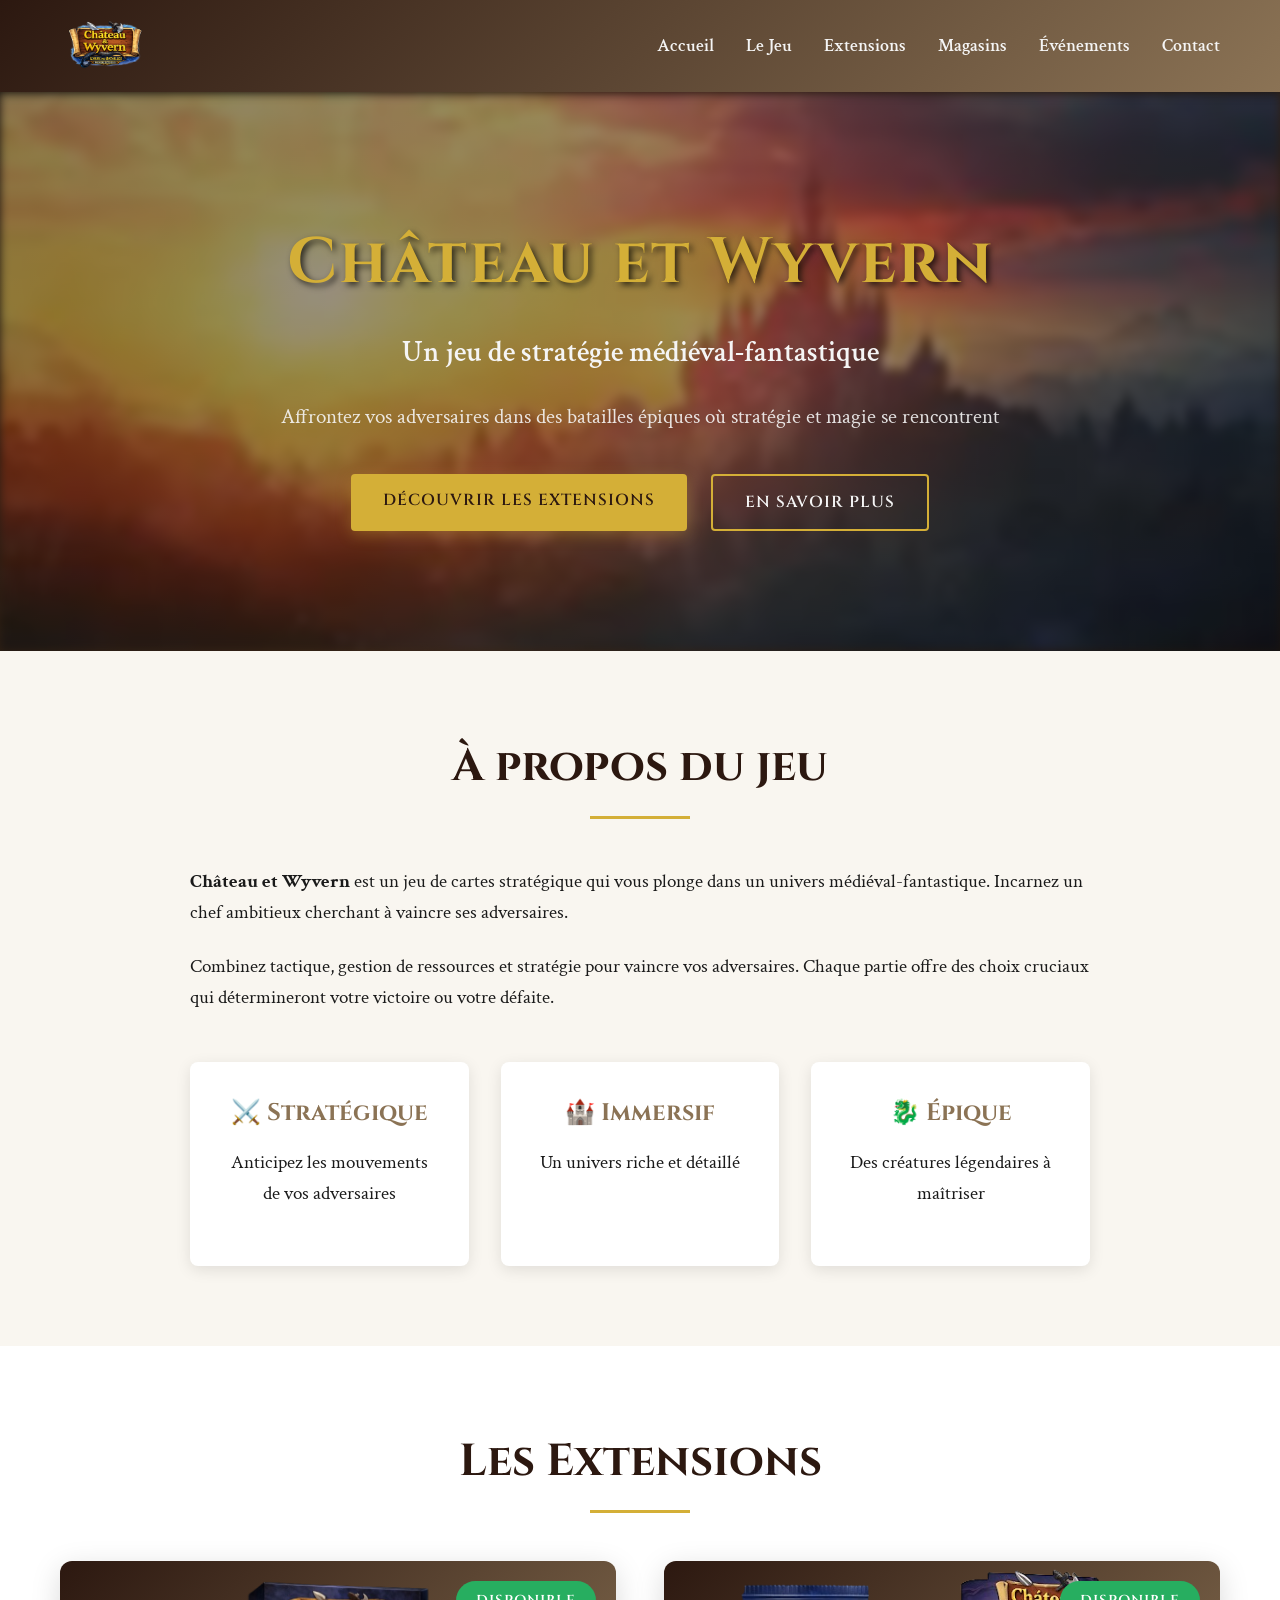
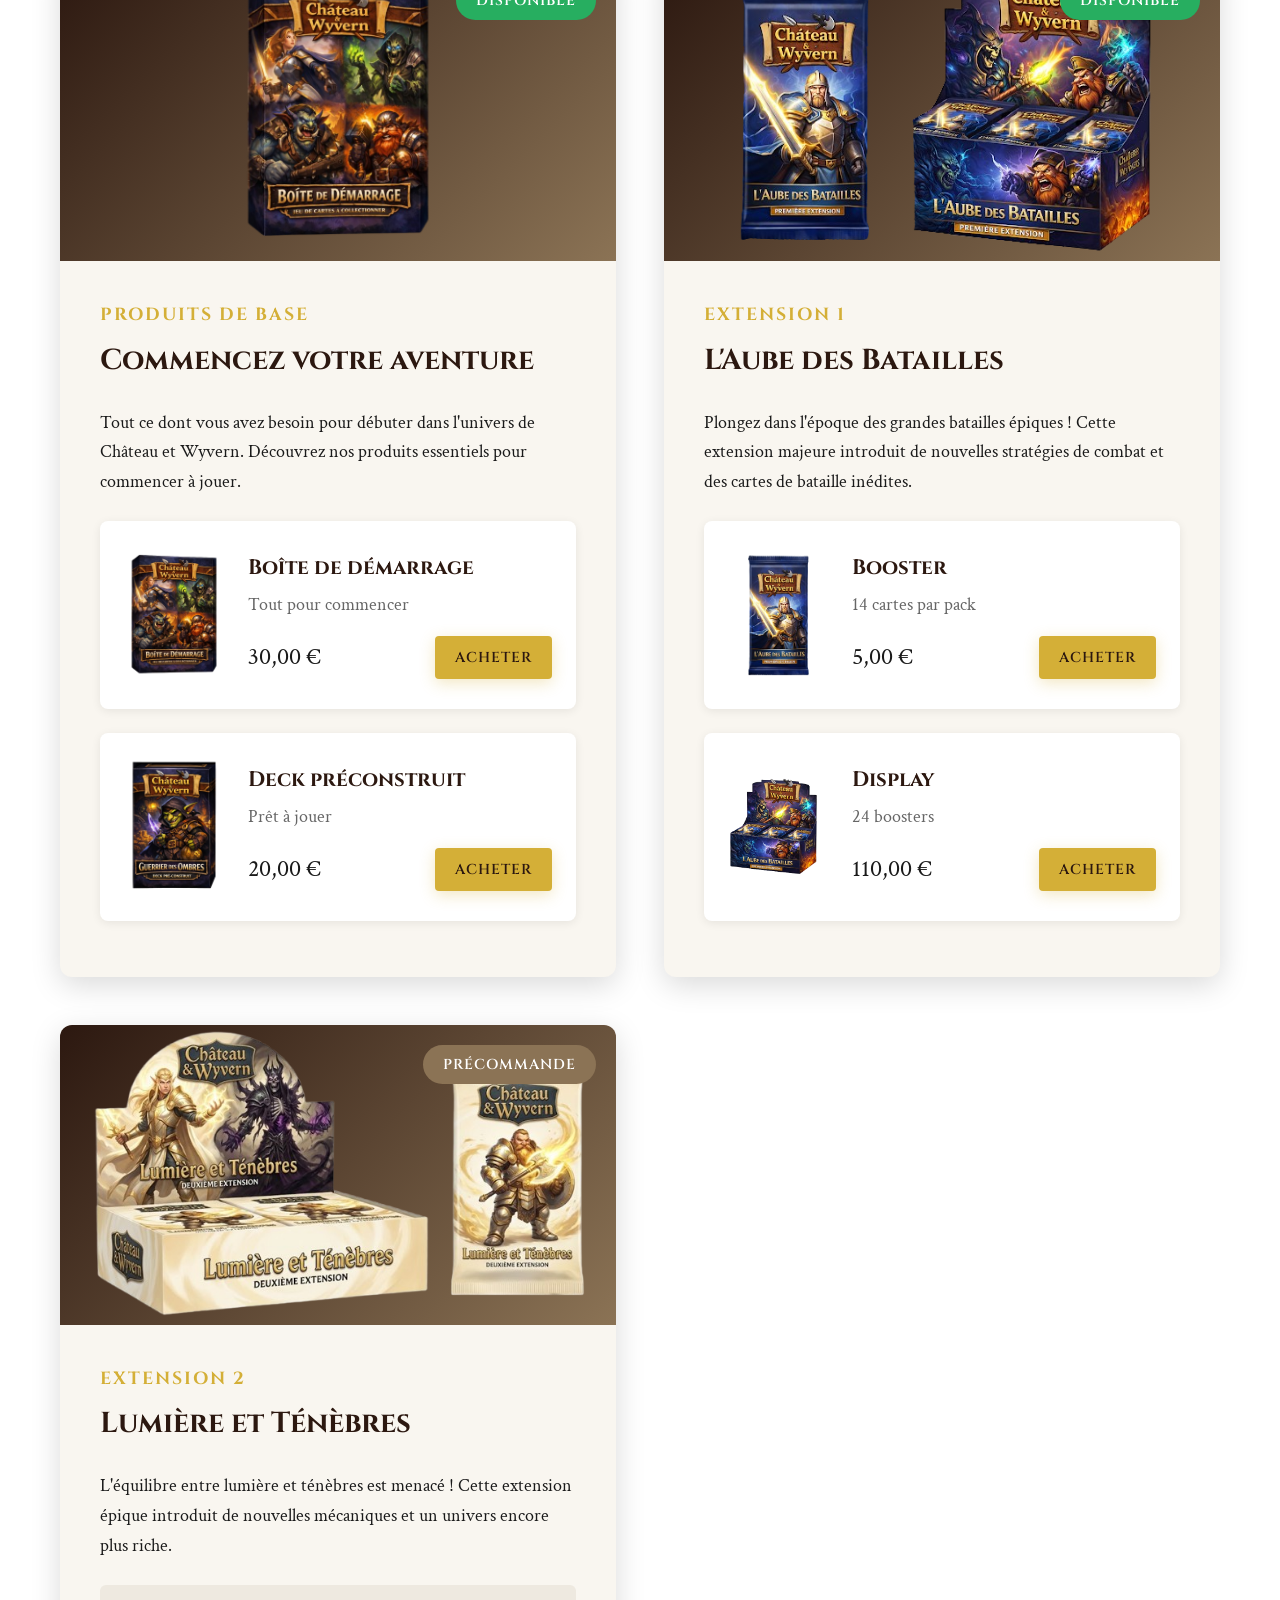
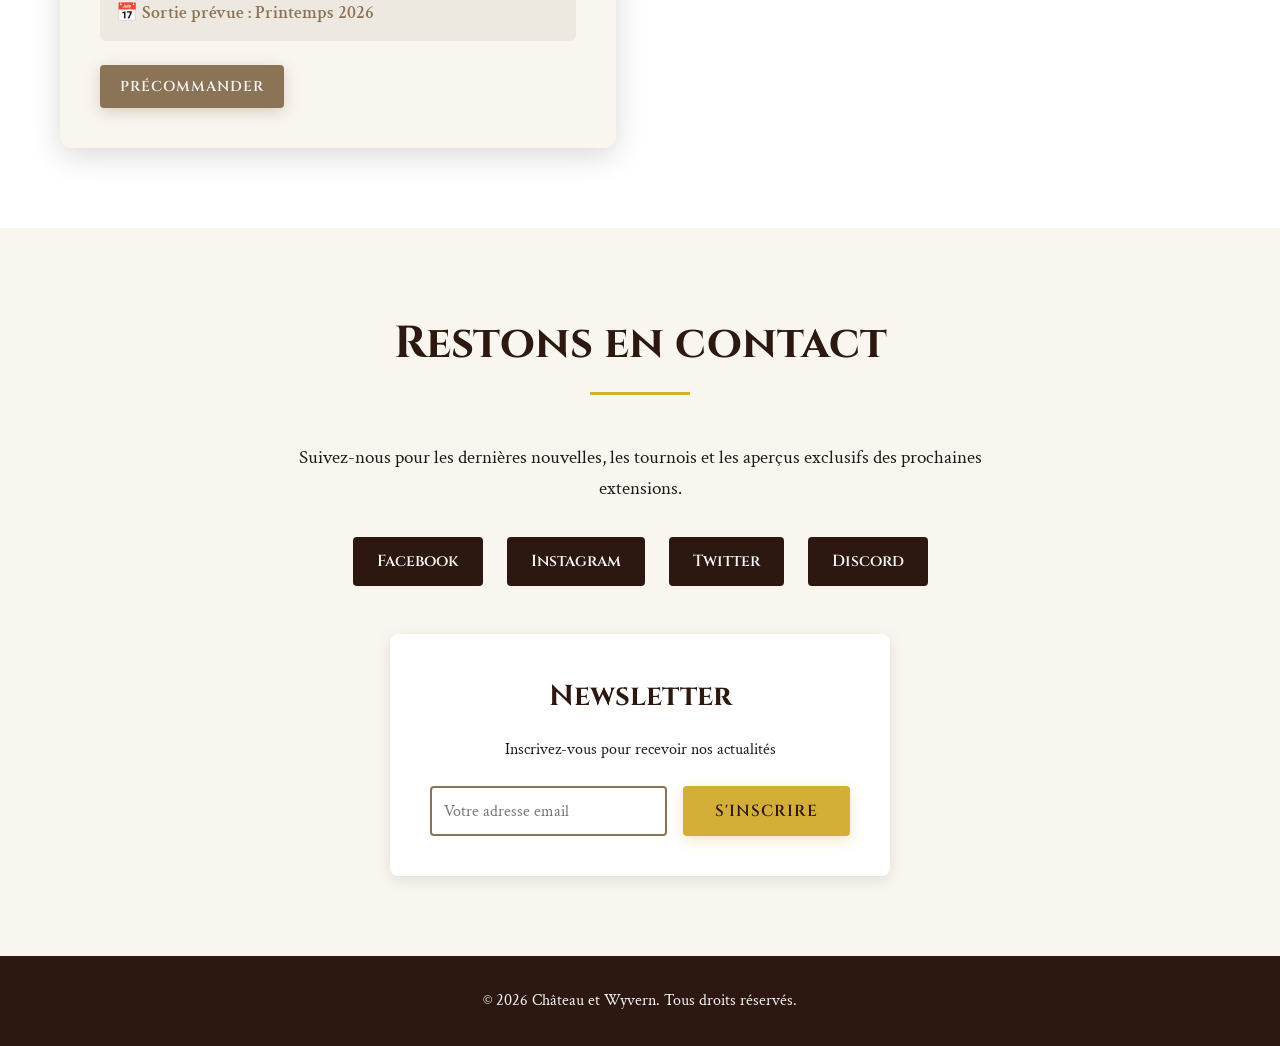
==== commit 49b8b975: ":sparkles: Ajout de section" ====
--- a/index.html
+++ b/index.html
@@ -17,11 +17,11 @@
                     <img src="images/logo.png" alt="Château et Wyvern">
                 </div>
                 <ul class="nav-links">
-                    <li><a href="#accueil">Accueil</a></li>
+                    <li><a href="index.html">Accueil</a></li>
                     <li><a href="#jeu">Le Jeu</a></li>
                     <li><a href="#extensions">Extensions</a></li>
-                    <li><a href="#magasins">Magasins</a></li>
-                    <li><a href="#evenements">Événements</a></li>
+                    <li><a href="magasin.html">Magasins</a></li>
+                    <li><a href="tournoi.html">Événements</a></li>
                     <li><a href="#contact">Contact</a></li>
                 </ul>
             </div>
@@ -178,169 +178,6 @@
             </div>
         </div>
     </section>
-
-    <section id="magasins" class="stores">
-        <div class="container">
-            <h2 class="section-title">Trouver un magasin</h2>
-            <p class="section-description">
-                Découvrez les magasins près de chez vous où vous pouvez acheter Château et Wyvern et participer aux événements.
-            </p>
-            <div class="store-locator">
-                <div class="map-container">
-                    <img src="images/carte-magasins.jpg" alt="Carte des magasins" class="store-map" onerror="this.style.display='none'; this.nextElementSibling.style.display='block';">
-                    <div class="map-placeholder" style="display: none;">
-                        <div class="map-placeholder-content">
-                            <h3>🗺️ Carte des Magasins</h3>
-                            <p>Nos magasins partenaires à travers la France</p>
-                        </div>
-                    </div>
-                </div>
-                <div class="stores-list">
-                    <h3>Nos magasins partenaires</h3>
-                    <div id="stores-results">
-                        <div class="store-card">
-                            <h4>Le Donjon du Jeu</h4>
-                            <p class="store-address">📍 15 Rue des Cartes, 75001 Paris</p>
-                            <p class="store-phone">📞 01 23 45 67 89</p>
-                            <p class="store-hours">🕒 Mar-Sam: 10h-19h</p>
-                        </div>
-                        <div class="store-card">
-                            <h4>L'Antre du Dragon</h4>
-                            <p class="store-address">📍 28 Avenue des Chevaliers, 69001 Lyon</p>
-                            <p class="store-phone">📞 04 12 34 56 78</p>
-                            <p class="store-hours">🕒 Lun-Sam: 9h30-19h30</p>
-                        </div>
-                        <div class="store-card">
-                            <h4>La Taverne Ludique</h4>
-                            <p class="store-address">📍 42 Boulevard du Château, 13001 Marseille</p>
-                            <p class="store-phone">📞 04 91 23 45 67</p>
-                            <p class="store-hours">🕒 Mar-Dim: 10h-20h</p>
-                        </div>
-                        <div class="store-card">
-                            <h4>Le Comptoir des Wyverns</h4>
-                            <p class="store-address">📍 7 Place du Jeu, 31000 Toulouse</p>
-                            <p class="store-phone">📞 05 61 12 34 56</p>
-                            <p class="store-hours">🕒 Lun-Sam: 10h-19h</p>
-                        </div>
-                        <div class="store-card">
-                            <h4>Royaume des Cartes</h4>
-                            <p class="store-address">📍 33 Rue Médiévale, 44000 Nantes</p>
-                            <p class="store-phone">📞 02 40 12 34 56</p>
-                            <p class="store-hours">🕒 Mar-Sam: 10h-18h30</p>
-                        </div>
-                        <div class="store-card">
-                            <h4>L'Épopée Fantastique</h4>
-                            <p class="store-address">📍 18 Cours des Stratèges, 33000 Bordeaux</p>
-                            <p class="store-phone">📞 05 56 12 34 56</p>
-                            <p class="store-hours">🕒 Lun-Sam: 9h-19h</p>
-                        </div>
-                    </div>
-                </div>
-            </div>
-        </div>
-    </section>
-
-    <section id="evenements" class="events">
-        <div class="container">
-            <h2 class="section-title">Événements et Tournois</h2>
-            <p class="section-description">
-                Rejoignez-nous pour des tournois passionnants et des événements exclusifs dans nos magasins partenaires.<br>
-            </p>
-            <div class="events-filter">
-                <button class="filter-btn active" data-filter="all">Tous</button>
-                <button class="filter-btn" data-filter="tournoi">Tournois</button>
-                <button class="filter-btn" data-filter="lancement">Lancements</button>
-                <button class="filter-btn" data-filter="demo">Démos</button>
-            </div>
-            <div class="events-grid" id="events-list">
-                <!-- Événement 1 -->
-                <div class="event-card upcoming" data-type="demo">
-                    <div class="event-header">
-                        <span class="event-type">🎮 Démo</span>
-                        <span class="event-badge">Bientôt !</span>
-                        <h3>Soirée Découverte</h3>
-                        <p class="event-date">📅 8 Février 2026 à 19h00</p>
-                    </div>
-                    <div class="event-body">
-                        <p class="event-location">Royaume des Cartes - Nantes</p>
-                        <p class="event-description">Une soirée conviviale pour découvrir le jeu en famille ou entre amis.</p>
-                        <div class="event-details">
-                            <span class="event-detail">👥 Ouvert à tous</span>
-                            <span class="event-detail">⏰ Dans 2 jours</span>
-                        </div>
-                        <div class="event-footer">
-                            <span class="event-price free">Gratuit</span>
-                            <a href="#" class="btn btn-primary btn-small">S'inscrire</a>
-                        </div>
-                    </div>
-                </div>
-
-                <!-- Événement 2 -->
-                <div class="event-card" data-type="tournoi">
-                    <div class="event-header">
-                        <span class="event-type">🏆 Tournoi</span>
-                        <h3>Tournoi de Printemps</h3>
-                        <p class="event-date">📅 15 Mars 2026 à 14h00</p>
-                    </div>
-                    <div class="event-body">
-                        <p class="event-location">Le Donjon du Jeu - Paris</p>
-                        <p class="event-description">Participez à notre grand tournoi de printemps avec des prix exceptionnels à gagner !</p>
-                        <div class="event-details">
-                            <span class="event-detail">👥 32 joueurs max</span>
-                            <span class="event-detail">⏰ Dans 37 jours</span>
-                        </div>
-                        <div class="event-footer">
-                            <span class="event-price">10 €</span>
-                            <a href="#" class="btn btn-primary btn-small">S'inscrire</a>
-                        </div>
-                    </div>
-                </div>
-
-                <!-- Événement 3 -->
-                <div class="event-card" data-type="lancement">
-                    <div class="event-header">
-                        <span class="event-type">🎉 Lancement</span>
-                        <h3>Lancement Extension 2</h3>
-                        <p class="event-date">📅 1er Avril 2026 à 18h00</p>
-                    </div>
-                    <div class="event-body">
-                        <p class="event-location">L'Antre du Dragon - Lyon</p>
-                        <p class="event-description">Soyez parmi les premiers à découvrir l'extension "Lumière et Ténèbres" en avant-première !</p>
-                        <div class="event-details">
-                            <span class="event-detail">👥 Ouvert à tous</span>
-                            <span class="event-detail">⏰ Dans 54 jours</span>
-                        </div>
-                        <div class="event-footer">
-                            <span class="event-price free">Gratuit</span>
-                            <a href="#" class="btn btn-primary btn-small">S'inscrire</a>
-                        </div>
-                    </div>
-                </div>
-
-                <!-- Événement 4 -->
-                <div class="event-card" data-type="tournoi">
-                    <div class="event-header">
-                        <span class="event-type">🏆 Tournoi</span>
-                        <h3>Championnat Régional</h3>
-                        <p class="event-date">📅 5 Avril 2026 à 10h00</p>
-                    </div>
-                    <div class="event-body">
-                        <p class="event-location">Le Comptoir des Wyverns - Toulouse</p>
-                        <p class="event-description">Qualifiez-vous pour le championnat national ! Format compétitif avec arbitrage officiel.</p>
-                        <div class="event-details">
-                            <span class="event-detail">👥 64 joueurs max</span>
-                            <span class="event-detail">⏰ Dans 58 jours</span>
-                        </div>
-                        <div class="event-footer">
-                            <span class="event-price">15 €</span>
-                            <a href="#" class="btn btn-primary btn-small">S'inscrire</a>
-                        </div>
-                    </div>
-                </div>
-            </div>
-        </div>
-    </section>
-
     <section id="contact" class="contact">
         <div class="container">
             <h2 class="section-title">Restons en contact</h2>
@@ -369,7 +206,5 @@
             <p>&copy; 2026 Château et Wyvern. Tous droits réservés.</p>
         </div>
     </footer>
-
-    <script src="script.js"></script>
 </body>
 </html>
--- a/styles.css
+++ b/styles.css
@@ -770,6 +770,66 @@
     padding: 80px 20px;
 }
 
+.events-address {
+    max-width: 900px;
+    margin: 0 auto 40px;
+    background: var(--bg-light);
+    border-radius: 12px;
+    padding: 28px 32px;
+    box-shadow: 0 8px 25px var(--shadow);
+    border: 1px solid rgba(139, 115, 85, 0.2);
+}
+
+.events-address h3 {
+    font-family: 'Cinzel', serif;
+    font-size: 1.7rem;
+    color: var(--secondary-color);
+    text-align: center;
+    margin-bottom: 0.4rem;
+}
+
+.events-address p {
+    text-align: center;
+    color: #5b4a3c;
+    margin-bottom: 1.2rem;
+}
+
+.address-form {
+    max-width: 720px;
+    margin: 0 auto;
+}
+
+.address-label {
+    display: block;
+    margin-bottom: 0.5rem;
+    font-family: 'Cinzel', serif;
+    color: var(--primary-color);
+    font-weight: 600;
+    letter-spacing: 0.5px;
+}
+
+.address-field {
+    display: flex;
+    gap: 1rem;
+    align-items: center;
+}
+
+.address-field input {
+    flex: 1;
+    padding: 12px;
+    border: 2px solid var(--primary-color);
+    border-radius: 4px;
+    font-size: 1rem;
+    font-family: 'Crimson Text', serif;
+    background: white;
+}
+
+.address-field input:focus {
+    outline: none;
+    border-color: var(--accent-color);
+    box-shadow: 0 0 0 3px rgba(212, 175, 55, 0.2);
+}
+
 .events-filter {
     display: flex;
     justify-content: center;
@@ -960,9 +1020,14 @@
     .events-filter {
         gap: 10px;
     }
+
+    .address-field {
+        flex-direction: column;
+        align-items: stretch;
+    }
     
     .filter-btn {
         padding: 10px 20px;
         font-size: 0.9rem;
     }
-}+}
